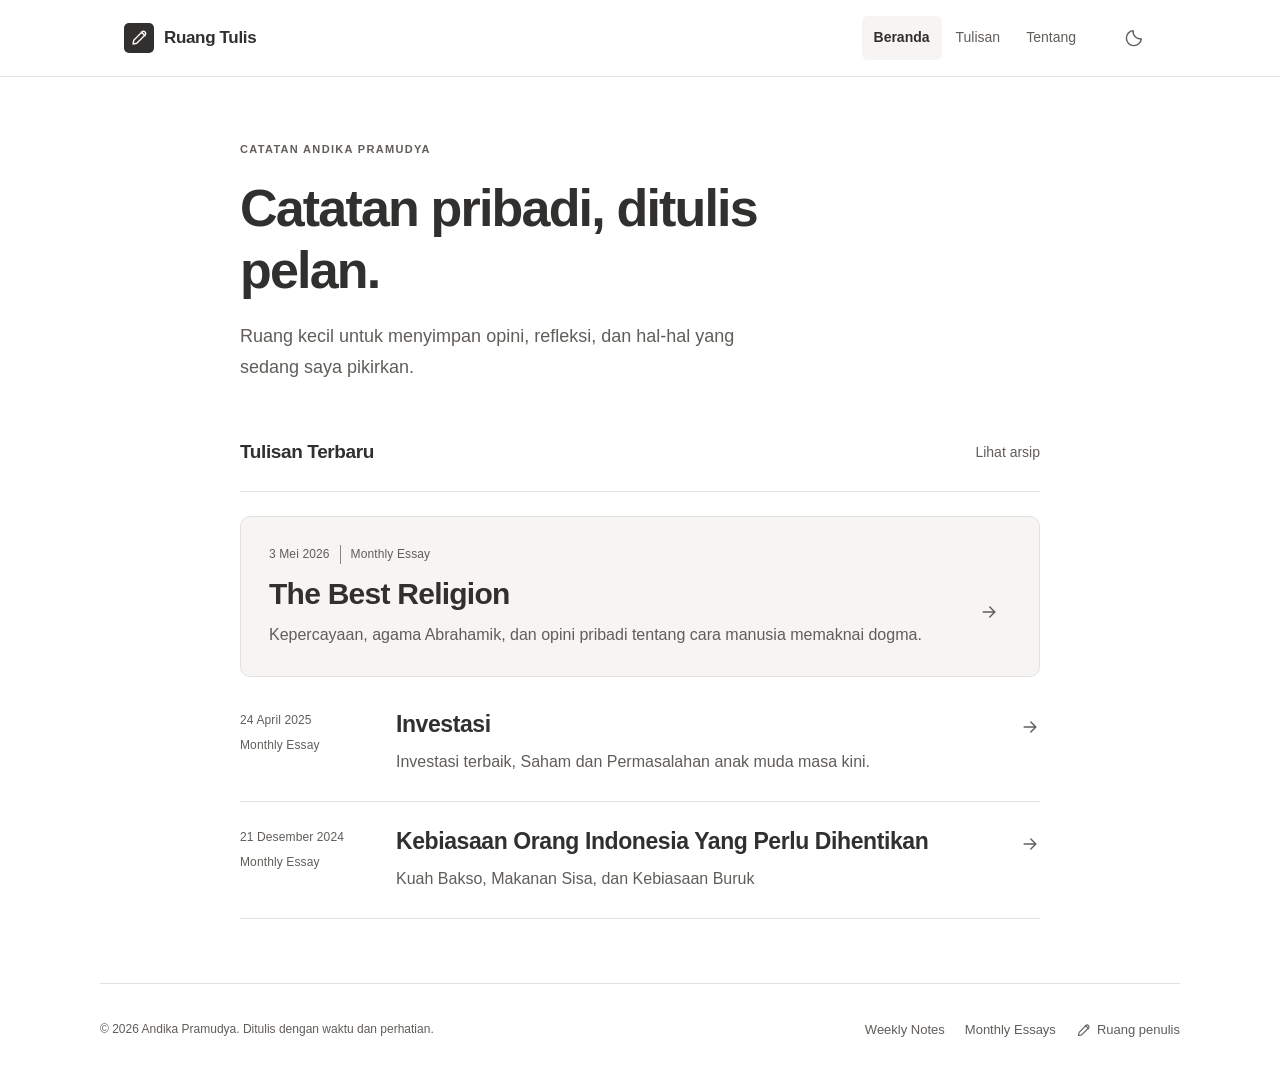
==== index.html @ 012e0315 "Initial commit" ====
<!DOCTYPE html>
<html lang="id">
<head>
  <meta charset="UTF-8" />
  <meta name="viewport" content="width=device-width, initial-scale=1.0" />
  <title>Ruang Tulis</title>
  <meta name="description" content="Catatan pribadi Andika Pramudya: opini, refleksi, dan hal-hal yang sedang dipikirkan." />
  <link rel="stylesheet" href="style.css" />
  <script src="theme-init.js"></script>
</head>
<body>
  <a class="skip-link" href="#main">Lewati ke isi</a>
  <header class="site-header">
    <div class="header-inner">
    <a href="#home" class="logo" data-page="home"><span class="logo-mark" data-icon="pen"></span>Ruang Tulis</a>

    <nav class="nav-menu" id="navMenu" aria-label="Navigasi utama">
      <a href="#home" data-page="home">Beranda</a>
      <a href="#archive" data-page="archive">Tulisan</a>
      <a href="#about" data-page="about">Tentang</a>
    </nav>

    <div class="header-actions">
      <button class="theme-toggle" id="themeToggle" type="button" aria-label="Ganti tema">
        <span data-icon="moon"></span>
      </button>
      <button class="menu-toggle" id="menuToggle" type="button" aria-label="Buka menu" aria-expanded="false" aria-controls="navMenu">
        <span data-icon="menu"></span>
      </button>
    </div>
    </div>
  </header>

  <main id="main" tabindex="-1">
    <section id="home" class="page active">
      <div class="container hero">
        <p class="eyebrow">Catatan Andika Pramudya</p>
        <h1>Catatan pribadi, ditulis pelan.</h1>
        <p class="hero-text">
          Ruang kecil untuk menyimpan opini, refleksi, dan hal-hal yang sedang saya pikirkan.
        </p>
      </div>

      <div class="container section">
        <div class="section-header">
          <div>
            <h2>Tulisan Terbaru</h2>
          </div>
          <a href="#archive" class="text-link" data-page="archive">Lihat arsip</a>
        </div>

        <div class="post-list compact" id="latestPosts" aria-live="polite" aria-busy="true">
          <p class="empty-state">Memuat tulisan...</p>
        </div>
      </div>
    </section>

    <section id="weekly" class="page">
      <div class="container page-title">
        <h1>Weekly Notes</h1>
        <p>Catatan mingguan yang lebih ringan, pendek, dan dekat dengan hal sehari-hari.</p>
        <nav class="section-nav" aria-label="Jenis tulisan"><a href="#archive" data-page="archive">Semua tulisan</a><a href="#weekly" data-page="weekly">Weekly Notes</a><a href="#monthly" data-page="monthly">Monthly Essays</a></nav>
      </div>

      <div class="container post-list" id="weeklyPosts">
        <p class="empty-state">Memuat tulisan...</p>
      </div>
    </section>

    <section id="monthly" class="page">
      <div class="container page-title">
        <h1>Monthly Essays</h1>
        <p>Tulisan yang lebih panjang dan pelan, biasanya berisi opini atau rangkuman pemikiran.</p>
        <nav class="section-nav" aria-label="Jenis tulisan"><a href="#archive" data-page="archive">Semua tulisan</a><a href="#weekly" data-page="weekly">Weekly Notes</a><a href="#monthly" data-page="monthly">Monthly Essays</a></nav>
      </div>

      <div class="container post-list" id="monthlyPosts">
        <p class="empty-state">Memuat tulisan...</p>
      </div>
    </section>

    <section id="archive" class="page">
      <div class="container page-title">
        <h1>Tulisan</h1>
        <p>Opini, catatan, dan pemikiran dari waktu ke waktu. Tersusun dari yang terbaru.</p>
      </div>

      <div class="container archive">
        <div class="archive-filter" id="archiveFilter">
          <button class="filter-btn active" type="button" data-filter="all" aria-pressed="true">Semua</button>
          <button class="filter-btn" type="button" data-filter="weekly" aria-pressed="false">Weekly</button>
          <button class="filter-btn" type="button" data-filter="monthly" aria-pressed="false">Monthly</button>
          <button class="filter-btn" type="button" data-filter="personal" aria-pressed="false">Personal</button>
        </div>

        <div id="archiveList" aria-live="polite">
          <p class="empty-state">Memuat arsip...</p>
        </div>
      </div>
    </section>

    <section id="about" class="page">
      <div class="container article-body">
        <h1>Halo, saya menulis di sini.</h1>

        <p>
          Blog ini adalah tempat saya menyimpan catatan mingguan, opini bulanan,
          dan hal-hal yang sedang saya pikirkan. Tidak semuanya harus selesai.
          Tidak semuanya harus besar. Kadang tulisan kecil pun cukup untuk
          membuat sesuatu terasa lebih jelas.
        </p>

        <p>
          Saya menulis tentang kehidupan sehari-hari, teknologi, buku,
          produktivitas, internet, dan refleksi personal. Gaya tulisannya santai,
          pelan, dan sebisa mungkin jujur.
        </p>

        <h2>Topik yang sering muncul</h2>
        <ul>
          <li>Refleksi mingguan</li>
          <li>Opini tentang internet dan teknologi</li>
          <li>Buku dan kebiasaan membaca</li>
          <li>Produktivitas yang manusiawi</li>
          <li>Catatan personal</li>
        </ul>
      </div>
    </section>

    <section id="article" class="page">
      <article class="container article-body" id="articleContent">
        <a href="#home" class="back-link" data-page="home">&larr; Kembali ke Home</a>
        <p>Memuat artikel...</p>
      </article>
    </section>
  </main>

  <footer class="site-footer">
    <p>&copy; 2026 Andika Pramudya. Ditulis dengan waktu dan perhatian.</p>
    <div>
      <a href="#weekly" data-page="weekly">Weekly Notes</a>
      <a href="#monthly" data-page="monthly">Monthly Essays</a>
      <a href="tulis.html"><span data-icon="pen"></span>Ruang penulis</a>
    </div>
  </footer>

  <script src="ui.js"></script>
  <script src="assets/renderer.js"></script>
  <script type="module" src="script.js"></script>
</body>
</html>
---- style.css ----
:root {
 color-scheme:light;--bg:#fff;--text:#31302e;--text-muted:#615d59;--surface:#f6f5f4;--surface-hover:#eeece9;--border:#e4e1dd;--control-border:#8b857e;--accent:#005bab;--on-accent:#fff;--quote-bg:#f6f5f4;--danger:#a32c27;--success:#246348;
 --font-main:Inter,-apple-system,BlinkMacSystemFont,"Segoe UI",sans-serif;--font-display:var(--font-main);
 --space-1:4px;--space-2:8px;--space-3:12px;--space-4:16px;--space-6:24px;--space-8:32px;--space-12:48px;--space-16:64px;
 --radius-control:6px;--radius-panel:10px;--radius-dialog:14px;--shadow:0 4px 18px rgb(0 0 0 / .04),0 16px 48px rgb(0 0 0 / .06);
 --motion-fast:150ms;--motion-base:180ms;--motion-panel:200ms;--max-width:800px;--reading-width:720px;--wide-width:1080px
}
:root[data-theme="dark"] {color-scheme:dark;--bg:#171717;--text:#f4f1ea;--text-muted:#b2aca4;--surface:#211f1c;--surface-hover:#2c2925;--border:#3b3834;--control-border:#8f877c;--accent:#62aef0;--on-accent:#132230;--quote-bg:#211f1c;--danger:#ffaaa4;--success:#9ad6b6;--shadow:0 12px 40px rgb(0 0 0 / .25)}
* {box-sizing:border-box}
html {scroll-behavior:smooth;scroll-padding-top:90px}
body {margin:0;background:var(--bg);color:var(--text);font:16px/1.65 var(--font-main);-webkit-font-smoothing:antialiased;transition:background-color var(--motion-base),color var(--motion-base)}
a {color:inherit;text-decoration:none;text-underline-offset:4px}
a:hover {text-decoration:underline}
button,input,select,textarea {font:inherit;color:inherit}
button,a,input,select,textarea,summary {touch-action:manipulation}
button,summary {cursor:pointer}
button {transition:background-color var(--motion-fast),color var(--motion-fast),border-color var(--motion-fast)}
button:disabled {opacity:.55;cursor:not-allowed}
:focus-visible {outline:2px solid var(--accent);outline-offset:4px}
h1:focus,h2:focus,[tabindex="-1"]:focus {outline:none}
[hidden] {display:none!important}
img,svg {max-width:100%}
img {display:block;height:auto}
svg {flex-shrink:0;vertical-align:middle}
h1,h2,h3 {font-family:var(--font-display);font-weight:600;line-height:1.2;overflow-wrap:anywhere}
h1 {font-size:clamp(34px,5.5vw,52px);letter-spacing:-.035em;margin:0 0 var(--space-6)}
h2 {font-size:26px;letter-spacing:-.02em;margin:0}
h3 {font-size:23px;letter-spacing:-.018em;margin:0 0 10px}
p {margin:0 0 var(--space-4)}
.container {width:min(calc(100% - 48px),var(--max-width));margin-inline:auto}
.skip-link {position:fixed;top:-100px;left:16px;z-index:300;background:var(--bg);border:1px solid var(--accent);padding:10px 16px;border-radius:var(--radius-control)}
.skip-link:focus {top:10px}
.site-header {position:sticky;top:0;z-index:100;background:var(--bg);border-bottom:1px solid var(--border)}
.header-inner {max-width:var(--wide-width);margin:auto;min-height:76px;display:flex;align-items:center;gap:24px;padding:10px 24px}
.logo {display:inline-flex;align-items:center;gap:10px;font-size:17px;font-weight:600;white-space:nowrap;min-height:44px;letter-spacing:-.02em}
.logo-mark {display:grid;place-items:center;width:30px;height:30px;background:var(--text);color:var(--bg);border-radius:5px}
.logo-mark svg {width:18px;height:18px}
.nav-menu {display:flex;gap:2px;margin-left:auto}
.nav-menu a {display:inline-flex;align-items:center;min-height:44px;padding:8px 12px;border-radius:var(--radius-control);color:var(--text-muted);font-size:14px}
.nav-menu a:hover,.nav-menu a.active {color:var(--text);background:var(--surface);text-decoration:none}
.nav-menu a.active {font-weight:600}
.header-actions {display:flex;align-items:center;gap:6px}
.icon-button,.theme-toggle,.menu-toggle {display:inline-flex;align-items:center;justify-content:center;width:44px;min-width:44px;height:44px;padding:0;border:1px solid transparent;border-radius:var(--radius-control);background:transparent;color:var(--text-muted)}
.icon-button:hover,.theme-toggle:hover,.menu-toggle:hover {background:var(--surface);color:var(--text)}
.menu-toggle {display:none}
.button {min-height:44px;padding:9px 16px;border:1px solid var(--control-border);border-radius:var(--radius-control);display:inline-flex;align-items:center;justify-content:center;gap:8px;background:var(--bg);font-size:14px;font-weight:500;line-height:1.4;text-decoration:none;white-space:nowrap}
.button:hover {background:var(--surface);text-decoration:none}
.button-primary {background:var(--text);border-color:var(--text);color:var(--bg)}
.button-primary:hover {background:var(--text-muted);border-color:var(--text-muted)}
.button-accent {background:var(--accent);border-color:var(--accent);color:var(--on-accent)}
.button-accent:hover {filter:brightness(.95);background:var(--accent)}
.button-quiet {border-color:transparent;color:var(--text-muted);background:transparent}
.page {display:none}
.page.active {display:block;animation:page-in var(--motion-base) ease-out}
.hero {padding-top:64px;padding-bottom:48px}
.eyebrow {margin:0 0 18px;color:var(--text-muted);font-size:11px;font-weight:600;letter-spacing:.12em;text-transform:uppercase;line-height:1.6}
.hero h1 {max-width:650px;margin-bottom:20px}
.hero-text {max-width:520px;color:var(--text-muted);font-size:18px;line-height:1.7;margin:0}
.hero-byline {display:flex;align-items:center;gap:10px;margin-top:22px;color:var(--text-muted);font-size:13px}
.byline-rule {width:24px;height:1px;background:var(--control-border)}
.section {padding-bottom:64px}
.section-header {display:flex;align-items:center;justify-content:space-between;gap:16px;margin-bottom:24px;padding-bottom:16px;border-bottom:1px solid var(--border)}
.section-header h2 {font-size:19px;letter-spacing:-.02em}
.text-link,.back-link,.read-more {display:inline-flex;align-items:center;gap:8px;min-height:44px;font-size:14px;font-weight:500}
.text-link {color:var(--text-muted)}
.post-list {padding-bottom:64px}
.post-list.compact {padding-bottom:0}
.post-card {position:relative;padding:26px 0;border-bottom:1px solid var(--border);display:grid;grid-template-columns:132px minmax(0,1fr) 32px;gap:24px;align-items:start}
.post-card .post-meta {grid-column:1;line-height:1.6}
.post-card .post-copy {grid-column:2;min-width:0}
.post-card h3 a:hover {text-decoration:underline;text-decoration-thickness:1px}
.post-card p:not(.post-meta) {color:var(--text-muted);font-size:16px;line-height:1.65;margin:0}
.post-meta {margin:0;color:var(--text-muted);font-size:12px;letter-spacing:.01em}
.post-meta time,.post-meta span {display:block}
.post-meta span {margin-top:6px}
.read-more {justify-content:center;width:44px;height:44px;margin-top:-6px;border-radius:var(--radius-control);color:var(--text-muted)}
.read-more:hover {background:var(--surface);color:var(--text)}
.post-featured {padding:28px;background:var(--surface);border:1px solid var(--border);border-radius:var(--radius-panel);grid-template-columns:minmax(0,1fr) 44px;gap:12px;margin-bottom:8px}
.post-featured .post-meta {grid-column:1/-1;display:flex;gap:10px;align-items:center}
.post-featured .post-meta span {margin:0;padding-left:10px;border-left:1px solid var(--control-border)}
.post-featured .post-copy {grid-column:1}
.post-featured h3 {font-size:30px;line-height:1.2;letter-spacing:-.025em}
.post-featured .read-more {align-self:center;margin:0}
.page-title {padding-top:56px;padding-bottom:30px}
.page-title>p:last-child {max-width:560px;color:var(--text-muted);font-size:18px}
.empty-state {padding:24px;border:1px solid var(--border);border-radius:var(--radius-panel);background:var(--surface);color:var(--text-muted);font-size:15px;line-height:1.7}
.empty-state strong {display:block;color:var(--text);font-weight:500;margin-bottom:4px}
.empty-state .text-link {margin-top:8px;color:var(--text)}
.loading-state {color:var(--text-muted);padding:24px 0;font-size:15px;display:flex;align-items:center;gap:10px}
.loading-dot {width:7px;height:7px;background:var(--text-muted);border-radius:50%;animation:pulse 1s ease infinite alternate}
.archive {padding-bottom:64px}
.archive-filter {display:flex;flex-wrap:wrap;gap:6px;margin-bottom:32px}
.section-nav {display:flex;flex-wrap:wrap;gap:4px;margin-top:24px;padding-top:16px;border-top:1px solid var(--border)}
.section-nav a {min-height:44px;padding:10px 14px;font-size:13px;border-radius:var(--radius-control);color:var(--text-muted)}
.section-nav a:hover,.section-nav a.active {color:var(--text);background:var(--surface);text-decoration:none}
.section-nav a.active {font-weight:500}
.filter-btn {min-height:44px;padding:8px 16px;border:1px solid transparent;border-radius:var(--radius-control);background:transparent;color:var(--text-muted);font-size:14px}
.filter-btn:hover {background:var(--surface)}
.filter-btn.active {color:var(--text);background:var(--surface);border-color:var(--control-border)}
.archive-group {margin:0 0 32px}
.archive-group h2 {font-size:14px;letter-spacing:0;color:var(--text-muted);font-weight:500;margin-bottom:8px}
.archive-group ul {list-style:none;margin:0;padding:0}
.archive-group li {display:grid;grid-template-columns:64px minmax(0,1fr) 110px;gap:16px;align-items:baseline;border-bottom:1px solid var(--border)}
.archive-group a {padding-block:14px;font-size:16px;font-weight:500;overflow-wrap:anywhere}
.archive-group time,.archive-group small {font-size:12px;color:var(--text-muted)}
.archive-group small {text-align:right}
.article-body {max-width:min(var(--reading-width),65ch);padding-top:48px;padding-bottom:72px;overflow-wrap:anywhere;font-size:18px;line-height:1.8}
.article-body h1 {font-size:clamp(34px,5.5vw,48px);margin:18px 0;line-height:1.16}
.article-body h2 {font-size:28px;margin:40px 0 14px}
.article-body h3 {font-size:23px;margin:30px 0 12px}
.article-body p {margin:20px 0}
.article-body .eyebrow {margin:24px 0 12px;font-size:11px;line-height:1.6;color:var(--text-muted)}
.article-body .article-meta {font-size:13px;color:var(--text-muted);margin:0 0 32px}
.article-body ul,.article-body ol {padding-left:26px}
.article-body li {margin:8px 0}
.article-body img {width:100%;margin:28px 0;border-radius:var(--radius-panel)}
.article-body a:not(.back-link):not(.button) {color:var(--accent);text-decoration:underline;text-decoration-thickness:1px}
.article-body .back-link {font-size:13px;color:var(--text-muted);margin-bottom:8px}
.article-body blockquote {margin:28px 0;padding:2px 0 2px 20px;border-left:2px solid var(--control-border);color:var(--text-muted)}
.article-body blockquote.closing-quote {margin:40px 0 24px;padding:18px 24px;border:0;background:var(--quote-bg);border-radius:var(--radius-panel)}
.article-body blockquote p {margin:12px 0}
.article-body hr {border:0;border-top:1px solid var(--border);margin:36px 0}
.article-body .after-closing-quote {display:none}
.article-body pre {overflow-x:auto;border-radius:var(--radius-control);background:var(--surface);padding:16px;font-size:14px}
.article-body code {background:var(--surface);padding:2px 4px;border-radius:3px;font-size:.9em}
.article-body pre code {padding:0}
.article-body figure {margin:28px 0}
.article-body figure img {margin:0}
figcaption {font-size:13px;line-height:1.6;color:var(--text-muted);text-align:center;margin-top:10px}
.broken-image {padding:20px;background:var(--surface);border:1px solid var(--border);color:var(--text-muted);font-size:14px}
.site-footer {width:min(calc(100% - 48px),var(--wide-width));margin:auto;border-top:1px solid var(--border);padding:24px 0 32px;display:flex;align-items:center;justify-content:space-between;gap:16px;color:var(--text-muted);font-size:12px}
.site-footer p {margin:0}
.site-footer div {display:flex;flex-wrap:wrap;gap:8px 20px;align-items:center}
.site-footer a {display:inline-flex;align-items:center;gap:6px;min-height:44px;font-size:13px}
.site-footer svg {width:15px;height:15px}
.sr-only {position:absolute;width:1px;height:1px;overflow:hidden;clip-path:inset(50%);white-space:nowrap}
@keyframes page-in {from{opacity:0;transform:translateY(3px)}to{opacity:1;transform:none}}
@keyframes pulse {to{opacity:.3}}
@media(max-width:900px) {.header-inner {gap:12px;min-height:68px;padding-inline:20px}.nav-menu a {padding-inline:9px;font-size:13px}}
@media(max-width:740px) {
 .header-inner {min-height:64px;padding:8px 16px}.header-actions {margin-left:auto;gap:2px}.menu-toggle {display:inline-flex}
 .nav-menu {display:none;position:absolute;top:63px;left:16px;right:16px;margin:0;padding:8px;border:1px solid var(--border);border-radius:var(--radius-panel);background:var(--bg);box-shadow:var(--shadow)}
 .nav-menu.open {display:flex;flex-direction:column;animation:page-in var(--motion-panel) ease-out}.nav-menu a {font-size:15px;min-height:46px;padding:10px 14px}
 .container {width:calc(100% - 40px)}.hero {padding-top:40px;padding-bottom:36px}.hero-text {font-size:17px}.hero h1 {max-width:480px;font-size:clamp(34px,7.5vw,44px)}.hero-byline {margin-top:18px}
 .section-header {margin-bottom:16px;gap:8px}.section-header h2 {font-size:18px}
 .post-card {grid-template-columns:minmax(0,1fr) 32px;gap:12px;padding:24px 0}.post-card .post-meta {grid-column:1/-1;display:flex;flex-wrap:wrap;gap:10px}.post-meta span {margin:0}.post-card .post-copy {grid-column:1}.post-card h3 {font-size:22px}
 .post-featured {padding:22px}.post-featured h3 {font-size:27px}.read-more {align-self:center;margin-left:-12px}.post-featured .read-more {margin-left:-12px}
 .page-title {padding-top:40px;padding-bottom:20px}.archive-group li {grid-template-columns:48px minmax(0,1fr);gap:10px}.archive-group small {display:none}
 .article-body {padding-top:32px;font-size:17px;line-height:1.8}.article-body h1 {font-size:34px}.site-footer {width:calc(100% - 40px);align-items:flex-start;flex-direction:column;gap:4px}
}
@media(prefers-reduced-motion:reduce) {*,*::before,*::after {animation:none!important;transition:none!important;scroll-behavior:auto!important}html {scroll-behavior:auto}}
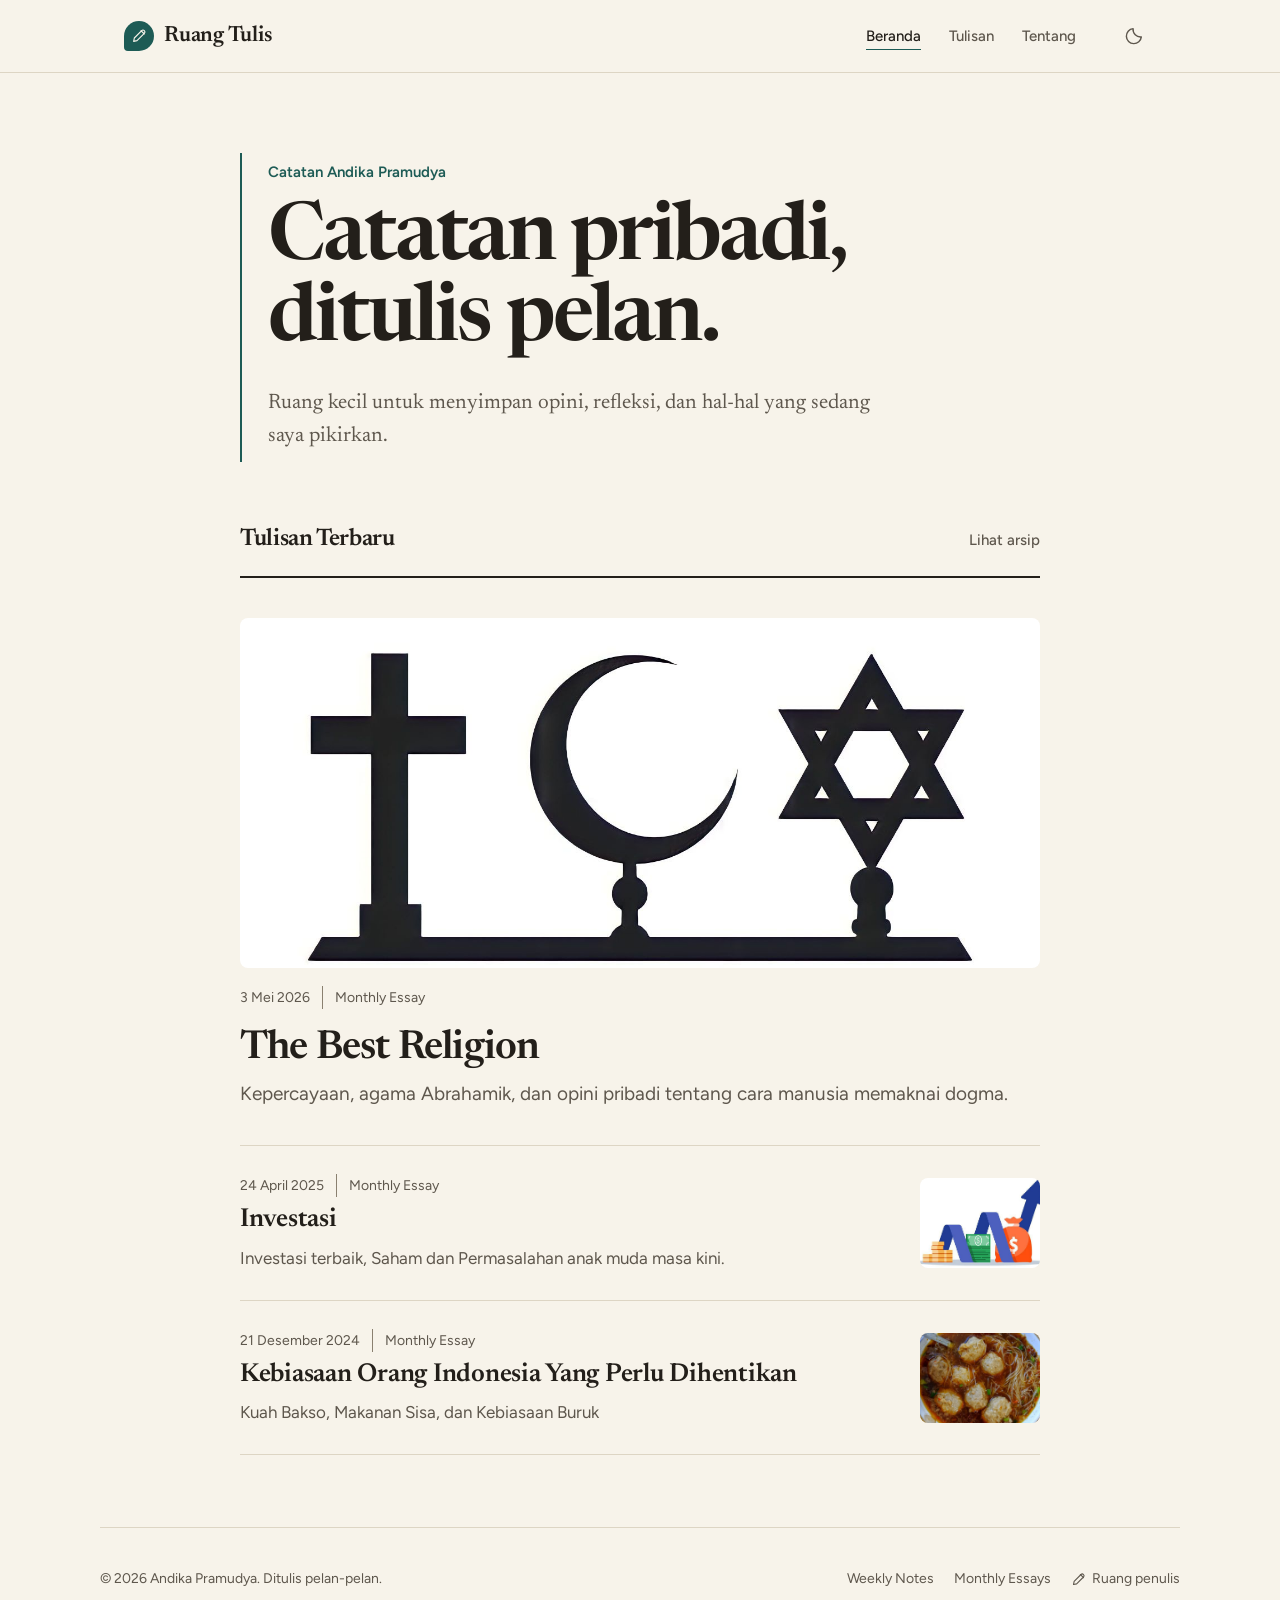
==== commit 30b90e7f: "Redesain tampilan: gaya editorial hangat, animasi, dan UX artikel Palet kertas dan tinta, tipografi " ====
--- a/index.html
+++ b/index.html
@@ -5,10 +5,25 @@
   <meta name="viewport" content="width=device-width, initial-scale=1.0" />
   <title>Ruang Tulis</title>
   <meta name="description" content="Catatan pribadi Andika Pramudya: opini, refleksi, dan hal-hal yang sedang dipikirkan." />
+  <meta name="theme-color" content="#f7f3ea" media="(prefers-color-scheme: light)" />
+  <meta name="theme-color" content="#161411" media="(prefers-color-scheme: dark)" />
+  <link rel="icon" href="favicon.svg" type="image/svg+xml" />
+  <meta property="og:type" content="website" />
+  <meta property="og:locale" content="id_ID" />
+  <meta property="og:site_name" content="Ruang Tulis" />
+  <meta property="og:title" content="Ruang Tulis" />
+  <meta property="og:description" content="Catatan pribadi, ditulis pelan. Opini, refleksi, dan hal-hal yang sedang dipikirkan." />
+  <meta property="og:url" content="https://andikapramudya-project.github.io/Ruang-Tulis/" />
+  <meta property="og:image" content="https://andikapramudya-project.github.io/Ruang-Tulis/og-image.png" />
+  <meta name="twitter:card" content="summary_large_image" />
+  <link rel="preconnect" href="https://fonts.googleapis.com" />
+  <link rel="preconnect" href="https://fonts.gstatic.com" crossorigin />
+  <link rel="stylesheet" href="https://fonts.googleapis.com/css2?family=Figtree:wght@400;500;600&family=Newsreader:ital,opsz,wght@0,6..72,400..700;1,6..72,400..600&display=swap" />
   <link rel="stylesheet" href="style.css" />
   <script src="theme-init.js"></script>
 </head>
 <body>
+  <div class="read-progress" id="readProgress" aria-hidden="true"></div>
   <a class="skip-link" href="#main">Lewati ke isi</a>
   <header class="site-header">
     <div class="header-inner">
@@ -50,7 +65,7 @@
         </div>
 
         <div class="post-list compact" id="latestPosts" aria-live="polite" aria-busy="true">
-          <p class="empty-state">Memuat tulisan...</p>
+          <span class="sr-only">Memuat tulisan…</span><div class="skeleton" aria-hidden="true"><i></i><i></i><i></i></div><div class="skeleton" aria-hidden="true"><i></i><i></i><i></i></div><div class="skeleton" aria-hidden="true"><i></i><i></i><i></i></div>
         </div>
       </div>
     </section>
@@ -136,7 +151,7 @@
   </main>
 
   <footer class="site-footer">
-    <p>&copy; 2026 Andika Pramudya. Ditulis dengan waktu dan perhatian.</p>
+    <p>&copy; 2026 Andika Pramudya. Ditulis pelan-pelan.</p>
     <div>
       <a href="#weekly" data-page="weekly">Weekly Notes</a>
       <a href="#monthly" data-page="monthly">Monthly Essays</a>
--- a/style.css
+++ b/style.css
@@ -1,151 +1,284 @@
+/* ==========================================================================
+   Ruang Tulis — gaya editorial hangat
+   Struktur: 1) token  2) dasar  3) header  4) tombol  5) beranda  6) daftar tulisan
+            7) arsip  8) artikel  9) footer  10) animasi  11) responsif
+   Semua nama variabel (--bg, --text, dst.) dipakai juga oleh editor.css.
+   ========================================================================== */
+
+/* 1) TOKEN -------------------------------------------------------------- */
 :root {
- color-scheme:light;--bg:#fff;--text:#31302e;--text-muted:#615d59;--surface:#f6f5f4;--surface-hover:#eeece9;--border:#e4e1dd;--control-border:#8b857e;--accent:#005bab;--on-accent:#fff;--quote-bg:#f6f5f4;--danger:#a32c27;--success:#246348;
- --font-main:Inter,-apple-system,BlinkMacSystemFont,"Segoe UI",sans-serif;--font-display:var(--font-main);
- --space-1:4px;--space-2:8px;--space-3:12px;--space-4:16px;--space-6:24px;--space-8:32px;--space-12:48px;--space-16:64px;
- --radius-control:6px;--radius-panel:10px;--radius-dialog:14px;--shadow:0 4px 18px rgb(0 0 0 / .04),0 16px 48px rgb(0 0 0 / .06);
- --motion-fast:150ms;--motion-base:180ms;--motion-panel:200ms;--max-width:800px;--reading-width:720px;--wide-width:1080px
-}
-:root[data-theme="dark"] {color-scheme:dark;--bg:#171717;--text:#f4f1ea;--text-muted:#b2aca4;--surface:#211f1c;--surface-hover:#2c2925;--border:#3b3834;--control-border:#8f877c;--accent:#62aef0;--on-accent:#132230;--quote-bg:#211f1c;--danger:#ffaaa4;--success:#9ad6b6;--shadow:0 12px 40px rgb(0 0 0 / .25)}
-* {box-sizing:border-box}
-html {scroll-behavior:smooth;scroll-padding-top:90px}
-body {margin:0;background:var(--bg);color:var(--text);font:16px/1.65 var(--font-main);-webkit-font-smoothing:antialiased;transition:background-color var(--motion-base),color var(--motion-base)}
-a {color:inherit;text-decoration:none;text-underline-offset:4px}
-a:hover {text-decoration:underline}
-button,input,select,textarea {font:inherit;color:inherit}
-button,a,input,select,textarea,summary {touch-action:manipulation}
-button,summary {cursor:pointer}
-button {transition:background-color var(--motion-fast),color var(--motion-fast),border-color var(--motion-fast)}
-button:disabled {opacity:.55;cursor:not-allowed}
-:focus-visible {outline:2px solid var(--accent);outline-offset:4px}
-h1:focus,h2:focus,[tabindex="-1"]:focus {outline:none}
-[hidden] {display:none!important}
-img,svg {max-width:100%}
-img {display:block;height:auto}
-svg {flex-shrink:0;vertical-align:middle}
-h1,h2,h3 {font-family:var(--font-display);font-weight:600;line-height:1.2;overflow-wrap:anywhere}
-h1 {font-size:clamp(34px,5.5vw,52px);letter-spacing:-.035em;margin:0 0 var(--space-6)}
-h2 {font-size:26px;letter-spacing:-.02em;margin:0}
-h3 {font-size:23px;letter-spacing:-.018em;margin:0 0 10px}
-p {margin:0 0 var(--space-4)}
-.container {width:min(calc(100% - 48px),var(--max-width));margin-inline:auto}
-.skip-link {position:fixed;top:-100px;left:16px;z-index:300;background:var(--bg);border:1px solid var(--accent);padding:10px 16px;border-radius:var(--radius-control)}
-.skip-link:focus {top:10px}
-.site-header {position:sticky;top:0;z-index:100;background:var(--bg);border-bottom:1px solid var(--border)}
-.header-inner {max-width:var(--wide-width);margin:auto;min-height:76px;display:flex;align-items:center;gap:24px;padding:10px 24px}
-.logo {display:inline-flex;align-items:center;gap:10px;font-size:17px;font-weight:600;white-space:nowrap;min-height:44px;letter-spacing:-.02em}
-.logo-mark {display:grid;place-items:center;width:30px;height:30px;background:var(--text);color:var(--bg);border-radius:5px}
-.logo-mark svg {width:18px;height:18px}
-.nav-menu {display:flex;gap:2px;margin-left:auto}
-.nav-menu a {display:inline-flex;align-items:center;min-height:44px;padding:8px 12px;border-radius:var(--radius-control);color:var(--text-muted);font-size:14px}
-.nav-menu a:hover,.nav-menu a.active {color:var(--text);background:var(--surface);text-decoration:none}
-.nav-menu a.active {font-weight:600}
-.header-actions {display:flex;align-items:center;gap:6px}
-.icon-button,.theme-toggle,.menu-toggle {display:inline-flex;align-items:center;justify-content:center;width:44px;min-width:44px;height:44px;padding:0;border:1px solid transparent;border-radius:var(--radius-control);background:transparent;color:var(--text-muted)}
-.icon-button:hover,.theme-toggle:hover,.menu-toggle:hover {background:var(--surface);color:var(--text)}
-.menu-toggle {display:none}
-.button {min-height:44px;padding:9px 16px;border:1px solid var(--control-border);border-radius:var(--radius-control);display:inline-flex;align-items:center;justify-content:center;gap:8px;background:var(--bg);font-size:14px;font-weight:500;line-height:1.4;text-decoration:none;white-space:nowrap}
-.button:hover {background:var(--surface);text-decoration:none}
-.button-primary {background:var(--text);border-color:var(--text);color:var(--bg)}
-.button-primary:hover {background:var(--text-muted);border-color:var(--text-muted)}
-.button-accent {background:var(--accent);border-color:var(--accent);color:var(--on-accent)}
-.button-accent:hover {filter:brightness(.95);background:var(--accent)}
-.button-quiet {border-color:transparent;color:var(--text-muted);background:transparent}
-.page {display:none}
-.page.active {display:block;animation:page-in var(--motion-base) ease-out}
-.hero {padding-top:64px;padding-bottom:48px}
-.eyebrow {margin:0 0 18px;color:var(--text-muted);font-size:11px;font-weight:600;letter-spacing:.12em;text-transform:uppercase;line-height:1.6}
-.hero h1 {max-width:650px;margin-bottom:20px}
-.hero-text {max-width:520px;color:var(--text-muted);font-size:18px;line-height:1.7;margin:0}
-.hero-byline {display:flex;align-items:center;gap:10px;margin-top:22px;color:var(--text-muted);font-size:13px}
-.byline-rule {width:24px;height:1px;background:var(--control-border)}
-.section {padding-bottom:64px}
-.section-header {display:flex;align-items:center;justify-content:space-between;gap:16px;margin-bottom:24px;padding-bottom:16px;border-bottom:1px solid var(--border)}
-.section-header h2 {font-size:19px;letter-spacing:-.02em}
-.text-link,.back-link,.read-more {display:inline-flex;align-items:center;gap:8px;min-height:44px;font-size:14px;font-weight:500}
-.text-link {color:var(--text-muted)}
-.post-list {padding-bottom:64px}
-.post-list.compact {padding-bottom:0}
-.post-card {position:relative;padding:26px 0;border-bottom:1px solid var(--border);display:grid;grid-template-columns:132px minmax(0,1fr) 32px;gap:24px;align-items:start}
-.post-card .post-meta {grid-column:1;line-height:1.6}
-.post-card .post-copy {grid-column:2;min-width:0}
-.post-card h3 a:hover {text-decoration:underline;text-decoration-thickness:1px}
-.post-card p:not(.post-meta) {color:var(--text-muted);font-size:16px;line-height:1.65;margin:0}
-.post-meta {margin:0;color:var(--text-muted);font-size:12px;letter-spacing:.01em}
-.post-meta time,.post-meta span {display:block}
-.post-meta span {margin-top:6px}
-.read-more {justify-content:center;width:44px;height:44px;margin-top:-6px;border-radius:var(--radius-control);color:var(--text-muted)}
-.read-more:hover {background:var(--surface);color:var(--text)}
-.post-featured {padding:28px;background:var(--surface);border:1px solid var(--border);border-radius:var(--radius-panel);grid-template-columns:minmax(0,1fr) 44px;gap:12px;margin-bottom:8px}
-.post-featured .post-meta {grid-column:1/-1;display:flex;gap:10px;align-items:center}
-.post-featured .post-meta span {margin:0;padding-left:10px;border-left:1px solid var(--control-border)}
-.post-featured .post-copy {grid-column:1}
-.post-featured h3 {font-size:30px;line-height:1.2;letter-spacing:-.025em}
-.post-featured .read-more {align-self:center;margin:0}
-.page-title {padding-top:56px;padding-bottom:30px}
-.page-title>p:last-child {max-width:560px;color:var(--text-muted);font-size:18px}
-.empty-state {padding:24px;border:1px solid var(--border);border-radius:var(--radius-panel);background:var(--surface);color:var(--text-muted);font-size:15px;line-height:1.7}
-.empty-state strong {display:block;color:var(--text);font-weight:500;margin-bottom:4px}
-.empty-state .text-link {margin-top:8px;color:var(--text)}
-.loading-state {color:var(--text-muted);padding:24px 0;font-size:15px;display:flex;align-items:center;gap:10px}
-.loading-dot {width:7px;height:7px;background:var(--text-muted);border-radius:50%;animation:pulse 1s ease infinite alternate}
-.archive {padding-bottom:64px}
-.archive-filter {display:flex;flex-wrap:wrap;gap:6px;margin-bottom:32px}
-.section-nav {display:flex;flex-wrap:wrap;gap:4px;margin-top:24px;padding-top:16px;border-top:1px solid var(--border)}
-.section-nav a {min-height:44px;padding:10px 14px;font-size:13px;border-radius:var(--radius-control);color:var(--text-muted)}
-.section-nav a:hover,.section-nav a.active {color:var(--text);background:var(--surface);text-decoration:none}
-.section-nav a.active {font-weight:500}
-.filter-btn {min-height:44px;padding:8px 16px;border:1px solid transparent;border-radius:var(--radius-control);background:transparent;color:var(--text-muted);font-size:14px}
-.filter-btn:hover {background:var(--surface)}
-.filter-btn.active {color:var(--text);background:var(--surface);border-color:var(--control-border)}
-.archive-group {margin:0 0 32px}
-.archive-group h2 {font-size:14px;letter-spacing:0;color:var(--text-muted);font-weight:500;margin-bottom:8px}
-.archive-group ul {list-style:none;margin:0;padding:0}
-.archive-group li {display:grid;grid-template-columns:64px minmax(0,1fr) 110px;gap:16px;align-items:baseline;border-bottom:1px solid var(--border)}
-.archive-group a {padding-block:14px;font-size:16px;font-weight:500;overflow-wrap:anywhere}
-.archive-group time,.archive-group small {font-size:12px;color:var(--text-muted)}
-.archive-group small {text-align:right}
-.article-body {max-width:min(var(--reading-width),65ch);padding-top:48px;padding-bottom:72px;overflow-wrap:anywhere;font-size:18px;line-height:1.8}
-.article-body h1 {font-size:clamp(34px,5.5vw,48px);margin:18px 0;line-height:1.16}
-.article-body h2 {font-size:28px;margin:40px 0 14px}
-.article-body h3 {font-size:23px;margin:30px 0 12px}
-.article-body p {margin:20px 0}
-.article-body .eyebrow {margin:24px 0 12px;font-size:11px;line-height:1.6;color:var(--text-muted)}
-.article-body .article-meta {font-size:13px;color:var(--text-muted);margin:0 0 32px}
-.article-body ul,.article-body ol {padding-left:26px}
-.article-body li {margin:8px 0}
-.article-body img {width:100%;margin:28px 0;border-radius:var(--radius-panel)}
-.article-body a:not(.back-link):not(.button) {color:var(--accent);text-decoration:underline;text-decoration-thickness:1px}
-.article-body .back-link {font-size:13px;color:var(--text-muted);margin-bottom:8px}
-.article-body blockquote {margin:28px 0;padding:2px 0 2px 20px;border-left:2px solid var(--control-border);color:var(--text-muted)}
-.article-body blockquote.closing-quote {margin:40px 0 24px;padding:18px 24px;border:0;background:var(--quote-bg);border-radius:var(--radius-panel)}
-.article-body blockquote p {margin:12px 0}
-.article-body hr {border:0;border-top:1px solid var(--border);margin:36px 0}
-.article-body .after-closing-quote {display:none}
-.article-body pre {overflow-x:auto;border-radius:var(--radius-control);background:var(--surface);padding:16px;font-size:14px}
-.article-body code {background:var(--surface);padding:2px 4px;border-radius:3px;font-size:.9em}
-.article-body pre code {padding:0}
-.article-body figure {margin:28px 0}
-.article-body figure img {margin:0}
-figcaption {font-size:13px;line-height:1.6;color:var(--text-muted);text-align:center;margin-top:10px}
-.broken-image {padding:20px;background:var(--surface);border:1px solid var(--border);color:var(--text-muted);font-size:14px}
-.site-footer {width:min(calc(100% - 48px),var(--wide-width));margin:auto;border-top:1px solid var(--border);padding:24px 0 32px;display:flex;align-items:center;justify-content:space-between;gap:16px;color:var(--text-muted);font-size:12px}
-.site-footer p {margin:0}
-.site-footer div {display:flex;flex-wrap:wrap;gap:8px 20px;align-items:center}
-.site-footer a {display:inline-flex;align-items:center;gap:6px;min-height:44px;font-size:13px}
-.site-footer svg {width:15px;height:15px}
-.sr-only {position:absolute;width:1px;height:1px;overflow:hidden;clip-path:inset(50%);white-space:nowrap}
-@keyframes page-in {from{opacity:0;transform:translateY(3px)}to{opacity:1;transform:none}}
-@keyframes pulse {to{opacity:.3}}
-@media(max-width:900px) {.header-inner {gap:12px;min-height:68px;padding-inline:20px}.nav-menu a {padding-inline:9px;font-size:13px}}
-@media(max-width:740px) {
- .header-inner {min-height:64px;padding:8px 16px}.header-actions {margin-left:auto;gap:2px}.menu-toggle {display:inline-flex}
- .nav-menu {display:none;position:absolute;top:63px;left:16px;right:16px;margin:0;padding:8px;border:1px solid var(--border);border-radius:var(--radius-panel);background:var(--bg);box-shadow:var(--shadow)}
- .nav-menu.open {display:flex;flex-direction:column;animation:page-in var(--motion-panel) ease-out}.nav-menu a {font-size:15px;min-height:46px;padding:10px 14px}
- .container {width:calc(100% - 40px)}.hero {padding-top:40px;padding-bottom:36px}.hero-text {font-size:17px}.hero h1 {max-width:480px;font-size:clamp(34px,7.5vw,44px)}.hero-byline {margin-top:18px}
- .section-header {margin-bottom:16px;gap:8px}.section-header h2 {font-size:18px}
- .post-card {grid-template-columns:minmax(0,1fr) 32px;gap:12px;padding:24px 0}.post-card .post-meta {grid-column:1/-1;display:flex;flex-wrap:wrap;gap:10px}.post-meta span {margin:0}.post-card .post-copy {grid-column:1}.post-card h3 {font-size:22px}
- .post-featured {padding:22px}.post-featured h3 {font-size:27px}.read-more {align-self:center;margin-left:-12px}.post-featured .read-more {margin-left:-12px}
- .page-title {padding-top:40px;padding-bottom:20px}.archive-group li {grid-template-columns:48px minmax(0,1fr);gap:10px}.archive-group small {display:none}
- .article-body {padding-top:32px;font-size:17px;line-height:1.8}.article-body h1 {font-size:34px}.site-footer {width:calc(100% - 40px);align-items:flex-start;flex-direction:column;gap:4px}
-}
-@media(prefers-reduced-motion:reduce) {*,*::before,*::after {animation:none!important;transition:none!important;scroll-behavior:auto!important}html {scroll-behavior:auto}}
+  color-scheme: light;
+  /* kertas hangat + tinta; aksen hijau-biru tinta (bukan terakota) */
+  --bg: #f7f3ea;
+  --text: #231f1a;
+  --text-muted: #5e574d;
+  --surface: #efe9dc;
+  --surface-hover: #e7e0d0;
+  --border: #ddd5c4;
+  --control-border: #8a8070;
+  --accent: #1d5b55;
+  --on-accent: #f7f3ea;
+  --quote-bg: #efe9dc;
+  --danger: #a32c27;
+  --success: #246348;
+
+  --font-main: Figtree, "Segoe UI", system-ui, -apple-system, sans-serif;
+  --font-display: Newsreader, "Iowan Old Style", Georgia, "Times New Roman", serif;
+
+  --space-1: 4px; --space-2: 8px; --space-3: 12px; --space-4: 16px;
+  --space-6: 24px; --space-8: 32px; --space-12: 48px; --space-16: 64px;
+  --radius-control: 6px; --radius-panel: 8px; --radius-dialog: 12px;
+  --shadow: 0 2px 6px rgb(35 31 26 / .05), 0 18px 40px rgb(35 31 26 / .09);
+
+  --ease: cubic-bezier(.2, .7, .2, 1);
+  --motion-fast: 150ms; --motion-base: 220ms; --motion-panel: 240ms;
+  --max-width: 800px; --reading-width: 680px; --wide-width: 1080px;
+}
+:root[data-theme="dark"] {
+  color-scheme: dark;
+  --bg: #161411; --text: #efe9dc; --text-muted: #b3aa9a;
+  --surface: #1f1c17; --surface-hover: #2a261f; --border: #342f27;
+  --control-border: #8d8472; --accent: #7cc7bc; --on-accent: #10201e;
+  --quote-bg: #1f1c17; --danger: #ffaaa4; --success: #9ad6b6;
+  --shadow: 0 14px 40px rgb(0 0 0 / .35);
+}
+
+/* 2) DASAR -------------------------------------------------------------- */
+* { box-sizing: border-box; }
+html { scroll-behavior: smooth; scroll-padding-top: 90px; }
+body {
+  margin: 0; background: var(--bg); color: var(--text);
+  font: 400 17px/1.65 var(--font-main); -webkit-font-smoothing: antialiased;
+  text-rendering: optimizeLegibility;
+  transition: background-color var(--motion-base), color var(--motion-base);
+}
+a { color: inherit; text-decoration: none; text-underline-offset: 4px; }
+a:hover { text-decoration: underline; text-decoration-thickness: 1px; }
+button, input, select, textarea { font: inherit; color: inherit; }
+button, a, input, select, textarea, summary { touch-action: manipulation; }
+button, summary { cursor: pointer; }
+button { transition: background-color var(--motion-fast), color var(--motion-fast), border-color var(--motion-fast); }
+button:disabled { opacity: .55; cursor: not-allowed; }
+:focus-visible { outline: 2px solid var(--accent); outline-offset: 4px; }
+h1:focus, h2:focus, [tabindex="-1"]:focus { outline: none; }
+[hidden] { display: none !important; }
+img, svg { max-width: 100%; }
+img { display: block; height: auto; }
+svg { flex-shrink: 0; vertical-align: middle; }
+::selection { background: color-mix(in srgb, var(--accent) 28%, transparent); }
+
+h1, h2, h3 { font-family: var(--font-display); font-weight: 600; line-height: 1.15; overflow-wrap: anywhere; }
+h1 { font-size: clamp(38px, 6vw, 60px); letter-spacing: -.025em; margin: 0 0 var(--space-6); font-variation-settings: "opsz" 72; }
+h2 { font-size: 28px; letter-spacing: -.015em; margin: 0; }
+h3 { font-size: 24px; letter-spacing: -.01em; margin: 0 0 10px; }
+p { margin: 0 0 var(--space-4); }
+
+.container { width: min(calc(100% - 48px), var(--max-width)); margin-inline: auto; }
+.skip-link { position: fixed; top: -100px; left: 16px; z-index: 300; background: var(--bg); border: 1px solid var(--accent); padding: 10px 16px; border-radius: var(--radius-control); }
+.skip-link:focus { top: 10px; }
+.sr-only { position: absolute; width: 1px; height: 1px; overflow: hidden; clip-path: inset(50%); white-space: nowrap; }
+
+/* 3) HEADER ------------------------------------------------------------- */
+.site-header { position: sticky; top: 0; z-index: 100; background: color-mix(in srgb, var(--bg) 94%, transparent); backdrop-filter: blur(6px); border-bottom: 1px solid var(--border); }
+.header-inner { max-width: var(--wide-width); margin: auto; min-height: 72px; display: flex; align-items: center; gap: 24px; padding: 10px 24px; }
+.logo { display: inline-flex; align-items: center; gap: 10px; font: 600 22px/1 var(--font-display); letter-spacing: -.01em; white-space: nowrap; min-height: 44px; }
+.logo:hover { text-decoration: none; }
+.logo-mark { display: grid; place-items: center; width: 30px; height: 30px; background: var(--accent); color: var(--on-accent); border-radius: 50% 50% 50% 4px; transition: transform var(--motion-base) var(--ease); }
+.logo:hover .logo-mark { transform: rotate(-8deg); }
+.logo-mark svg { width: 16px; height: 16px; }
+.nav-menu { display: flex; gap: 4px; margin-left: auto; }
+.nav-menu a { position: relative; display: inline-flex; align-items: center; min-height: 44px; padding: 8px 12px; color: var(--text-muted); font-size: 15px; font-weight: 500; }
+.nav-menu a::after { content: ""; position: absolute; left: 12px; right: 12px; bottom: 8px; height: 1.5px; background: var(--accent); transform: scaleX(0); transform-origin: left; transition: transform var(--motion-base) var(--ease); }
+.nav-menu a:hover, .nav-menu a.active { color: var(--text); text-decoration: none; }
+.nav-menu a:hover::after, .nav-menu a.active::after { transform: scaleX(1); }
+.header-actions { display: flex; align-items: center; gap: 6px; }
+.icon-button, .theme-toggle, .menu-toggle { display: inline-flex; align-items: center; justify-content: center; width: 44px; min-width: 44px; height: 44px; padding: 0; border: 1px solid transparent; border-radius: 50%; background: transparent; color: var(--text-muted); }
+.icon-button:hover, .theme-toggle:hover, .menu-toggle:hover { background: var(--surface); color: var(--text); }
+.menu-toggle { display: none; }
+
+/* progres baca (hanya halaman artikel; digerakkan script.js) */
+.read-progress { position: fixed; top: 0; left: 0; right: 0; height: 3px; z-index: 200; background: var(--accent); transform: scaleX(0); transform-origin: left; pointer-events: none; opacity: 0; transition: opacity var(--motion-base); }
+.read-progress.on { opacity: 1; }
+
+/* 4) TOMBOL ------------------------------------------------------------- */
+.button { min-height: 44px; padding: 9px 18px; border: 1px solid var(--control-border); border-radius: var(--radius-control); display: inline-flex; align-items: center; justify-content: center; gap: 8px; background: transparent; font-size: 15px; font-weight: 500; line-height: 1.4; text-decoration: none; white-space: nowrap; }
+.button:hover { background: var(--surface); text-decoration: none; }
+.button-primary { background: var(--accent); border-color: var(--accent); color: var(--on-accent); }
+.button-primary:hover { background: var(--accent); filter: brightness(1.12); }
+.button-accent { background: var(--accent); border-color: var(--accent); color: var(--on-accent); }
+.button-accent:hover { filter: brightness(1.12); background: var(--accent); }
+.button-quiet { border-color: transparent; color: var(--text-muted); background: transparent; }
+.text-link, .back-link, .read-more { display: inline-flex; align-items: center; gap: 8px; min-height: 44px; font-size: 15px; font-weight: 500; }
+.text-link { color: var(--text-muted); }
+.text-link:hover { color: var(--text); }
+
+/* 5) BERANDA ------------------------------------------------------------ */
+.page { display: none; }
+.page.active { display: block; animation: page-in 320ms var(--ease); }
+
+.hero { position: relative; padding-top: 88px; padding-bottom: 64px; padding-left: 28px; }
+/* garis margin buku tulis: satu-satunya momen animasi saat halaman dibuka */
+.hero::before { content: ""; position: absolute; left: 0; top: 80px; bottom: 56px; width: 2px; background: var(--accent); transform-origin: top; animation: draw-rule 900ms var(--ease) both; }
+.eyebrow { margin: 0 0 16px; color: var(--accent); font-size: 15px; font-weight: 600; line-height: 1.5; }
+.hero h1 { max-width: 14em; font-size: clamp(44px, 8vw, 80px); line-height: 1.02; letter-spacing: -.035em; margin-bottom: 24px; animation: rise 700ms 120ms var(--ease) both; }
+.hero-text { max-width: 30em; color: var(--text-muted); font: 400 21px/1.6 var(--font-display); margin: 0; animation: rise 700ms 240ms var(--ease) both; }
+.hero-byline { display: flex; align-items: center; gap: 10px; margin-top: 22px; color: var(--text-muted); font-size: 14px; }
+.byline-rule { width: 24px; height: 1px; background: var(--control-border); }
+.section { padding-bottom: 72px; }
+.section-header { display: flex; align-items: baseline; justify-content: space-between; gap: 16px; margin-bottom: 8px; padding-bottom: 14px; border-bottom: 2px solid var(--text); }
+.section-header h2 { font-size: 24px; }
+
+/* 6) DAFTAR TULISAN ----------------------------------------------------- */
+.post-list { padding-bottom: 64px; }
+.post-list.compact { padding-bottom: 0; }
+.post-card { position: relative; padding: 28px 0; border-bottom: 1px solid var(--border); display: grid; grid-template-columns: minmax(0, 1fr) 120px; gap: 8px 28px; align-items: center; }
+.post-card .post-meta { grid-column: 1; grid-row: 1; }
+.post-card .post-copy { grid-column: 1; grid-row: 2; min-width: 0; }
+.post-card .post-cover { grid-column: 2; grid-row: 1 / span 2; }
+.post-card h3 { font-size: 26px; line-height: 1.2; margin-bottom: 8px; }
+.post-card h3 a { background: linear-gradient(var(--accent), var(--accent)) 0 100% / 0 1.5px no-repeat; transition: background-size var(--motion-panel) var(--ease); }
+.post-card:hover h3 a, .post-card h3 a:focus-visible { background-size: 100% 1.5px; text-decoration: none; }
+.post-card p:not(.post-meta) { color: var(--text-muted); font-size: 17px; line-height: 1.6; margin: 0; }
+.post-card .post-copy a::after { content: ""; position: absolute; inset: 0; }  /* seluruh kartu bisa diklik */
+.post-meta { margin: 0; color: var(--text-muted); font-size: 14px; display: flex; flex-wrap: wrap; gap: 4px 12px; align-items: center; }
+.post-meta span { padding-left: 12px; border-left: 1px solid var(--control-border); }
+.post-cover { overflow: hidden; border-radius: var(--radius-panel); aspect-ratio: 4 / 3; background: var(--surface); }
+.post-cover img { width: 100%; height: 100%; object-fit: cover; transition: transform 500ms var(--ease); }
+.post-card:hover .post-cover img { transform: scale(1.05); }
+.read-more { display: none; }   /* tautan nyata tetap ada di judul; panah dipakai sebagai hiasan kartu unggulan */
+
+.post-featured { grid-template-columns: 1fr; padding: 32px 0 36px; gap: 18px; }
+.post-featured .post-cover { grid-column: 1; grid-row: 1; aspect-ratio: 16 / 7; }
+.post-featured .post-meta { grid-row: 2; }
+.post-featured .post-copy { grid-row: 3; }
+.post-featured h3 { font-size: clamp(30px, 4.6vw, 40px); line-height: 1.1; letter-spacing: -.02em; }
+.post-featured p:not(.post-meta) { font-size: 19px; }
+.post-card:not(.has-cover) { grid-template-columns: minmax(0, 1fr); }
+.post-card:not(.has-cover) .post-meta, .post-card:not(.has-cover) .post-copy { grid-column: 1; }
+
+.page-title { padding-top: 64px; padding-bottom: 28px; }
+.page-title h1 { font-size: clamp(38px, 6vw, 56px); }
+.page-title > p:not(.eyebrow) { max-width: 32em; color: var(--text-muted); font: 400 20px/1.6 var(--font-display); }
+.section-nav { display: flex; flex-wrap: wrap; gap: 4px; margin-top: 24px; padding-top: 14px; border-top: 1px solid var(--border); }
+.section-nav a { min-height: 44px; padding: 10px 14px; font-size: 15px; border-radius: var(--radius-control); color: var(--text-muted); }
+.section-nav a:hover, .section-nav a.active { color: var(--text); background: var(--surface); text-decoration: none; }
+.section-nav a.active { font-weight: 600; }
+
+.empty-state { padding: 28px; border: 1px dashed var(--control-border); border-radius: var(--radius-panel); background: transparent; color: var(--text-muted); font-size: 16px; line-height: 1.7; }
+.empty-state strong { display: block; color: var(--text); font: 600 20px/1.3 var(--font-display); margin-bottom: 4px; }
+.empty-state .text-link { margin-top: 8px; color: var(--text); }
+.loading-state { color: var(--text-muted); padding: 24px 0; font-size: 15px; display: flex; align-items: center; gap: 10px; }
+.loading-dot { width: 7px; height: 7px; background: var(--accent); border-radius: 50%; animation: pulse 1s ease infinite alternate; }
+
+/* kerangka tunggu (skeleton) */
+.skeleton { display: grid; gap: 12px; padding: 28px 0; border-bottom: 1px solid var(--border); }
+.skeleton i { display: block; height: 14px; border-radius: 4px; background: var(--surface-hover); animation: pulse 1s ease infinite alternate; }
+.skeleton i:nth-child(1) { width: 28%; height: 11px; }
+.skeleton i:nth-child(2) { width: 72%; height: 26px; }
+.skeleton i:nth-child(3) { width: 90%; }
+
+/* 7) ARSIP -------------------------------------------------------------- */
+.archive { padding-bottom: 72px; }
+.archive-filter { display: flex; flex-wrap: wrap; gap: 6px; margin-bottom: 32px; }
+.filter-btn { min-height: 44px; padding: 8px 18px; border: 1px solid var(--border); border-radius: 999px; background: transparent; color: var(--text-muted); font-size: 15px; }
+.filter-btn:hover { background: var(--surface); }
+.filter-btn.active { color: var(--on-accent); background: var(--accent); border-color: var(--accent); }
+.archive-group { margin: 0 0 36px; }
+.archive-group h2 { font: 600 15px/1.4 var(--font-main); letter-spacing: 0; color: var(--accent); margin-bottom: 4px; }
+.archive-group ul { list-style: none; margin: 0; padding: 0; }
+.archive-group li { display: grid; grid-template-columns: 64px minmax(0, 1fr) 110px; gap: 16px; align-items: baseline; border-bottom: 1px solid var(--border); }
+.archive-group a { padding-block: 15px; font: 600 20px/1.35 var(--font-display); overflow-wrap: anywhere; }
+.archive-group a:hover { color: var(--accent); }
+.archive-group time, .archive-group small { font-size: 14px; color: var(--text-muted); }
+.archive-group small { text-align: right; }
+
+/* 8) ARTIKEL ------------------------------------------------------------ */
+.article-body { max-width: min(var(--reading-width), calc(100% - 48px)); padding-top: 48px; padding-bottom: 72px; overflow-wrap: anywhere; font: 400 20px/1.75 var(--font-display); font-variation-settings: "opsz" 16; }
+.article-body h1 { font-size: clamp(38px, 6vw, 56px); line-height: 1.08; margin: 12px 0 16px; }
+.article-body h2 { font-size: 32px; margin: 48px 0 14px; }
+.article-body h3 { font-size: 25px; margin: 34px 0 12px; }
+.article-body p { margin: 0 0 1.15em; }
+.article-body .eyebrow { margin: 24px 0 8px; }
+.article-body .article-meta { font: 400 15px/1.5 var(--font-main); color: var(--text-muted); margin: 0 0 36px; }
+.article-body ul, .article-body ol { padding-left: 26px; }
+.article-body li { margin: 8px 0; }
+.article-body img { width: 100%; max-height: 80vh; object-fit: contain; background: var(--surface); margin: 32px 0; border-radius: var(--radius-panel); }
+.article-body a:not(.back-link):not(.button):not(.pager-link) { color: var(--accent); text-decoration: underline; text-decoration-thickness: 1px; }
+.article-body .back-link { font: 500 15px/1.4 var(--font-main); color: var(--text-muted); margin-bottom: 8px; }
+.article-body .back-link:hover { color: var(--text); }
+.article-body blockquote { margin: 32px 0; padding: 2px 0 2px 22px; border-left: 3px solid var(--accent); color: var(--text-muted); font-style: italic; }
+.article-body blockquote.closing-quote { margin: 44px 0 24px; padding: 22px 28px; border: 0; border-left: 3px solid var(--accent); background: var(--quote-bg); border-radius: 0 var(--radius-panel) var(--radius-panel) 0; }
+.article-body blockquote p { margin: 12px 0; }
+.article-body hr { border: 0; border-top: 1px solid var(--border); margin: 40px 0; }
+.article-body .after-closing-quote { display: none; }
+.article-body pre { overflow-x: auto; border-radius: var(--radius-control); background: var(--surface); padding: 16px; font-size: 15px; }
+.article-body code { background: var(--surface); padding: 2px 5px; border-radius: 3px; font-size: .88em; }
+.article-body pre code { padding: 0; }
+.article-body figure { margin: 32px 0; }
+.article-body figure img { margin: 0; }
+.post-cover img { max-height: none; }
+figcaption { font: italic 15px/1.6 var(--font-display); color: var(--text-muted); text-align: center; margin-top: 10px; }
+.broken-image { padding: 20px; background: var(--surface); border: 1px solid var(--border); color: var(--text-muted); font: 15px var(--font-main); border-radius: var(--radius-panel); }
+
+.pager { display: grid; grid-template-columns: 1fr 1fr; gap: 16px; margin-top: 56px; padding-top: 24px; border-top: 2px solid var(--text); font-family: var(--font-main); }
+.pager-link { display: block; padding: 14px 0; color: var(--text); }
+.pager-link small { display: block; font-size: 14px; color: var(--text-muted); margin-bottom: 4px; }
+.pager-link span { font: 600 20px/1.3 var(--font-display); }
+.pager-link:hover { text-decoration: none; }
+.pager-link:hover span { color: var(--accent); }
+.pager-next { text-align: right; grid-column: 2; }
+.pager-prev { grid-column: 1; }
+
+/* 9) FOOTER ------------------------------------------------------------- */
+.site-footer { width: min(calc(100% - 48px), var(--wide-width)); margin: auto; border-top: 1px solid var(--border); padding: 28px 0 36px; display: flex; align-items: center; justify-content: space-between; gap: 16px; color: var(--text-muted); font-size: 14px; }
+.site-footer p { margin: 0; }
+.site-footer div { display: flex; flex-wrap: wrap; gap: 8px 20px; align-items: center; }
+.site-footer a { display: inline-flex; align-items: center; gap: 6px; min-height: 44px; font-size: 14px; }
+.site-footer a:hover { color: var(--text); }
+.site-footer svg { width: 15px; height: 15px; }
+
+/* 10) ANIMASI ----------------------------------------------------------- */
+@keyframes page-in { from { opacity: 0; transform: translateY(8px); } to { opacity: 1; transform: none; } }
+@keyframes rise { from { opacity: 0; transform: translateY(14px); } to { opacity: 1; transform: none; } }
+@keyframes draw-rule { from { transform: scaleY(0); } to { transform: scaleY(1); } }
+@keyframes pulse { to { opacity: .35; } }
+@media (prefers-reduced-motion: reduce) {
+  *, *::before, *::after { animation: none !important; transition: none !important; scroll-behavior: auto !important; }
+  html { scroll-behavior: auto; }
+  .read-progress { display: none; }
+}
+
+/* 11) RESPONSIF --------------------------------------------------------- */
+@media (max-width: 900px) {
+  .header-inner { gap: 12px; min-height: 68px; padding-inline: 20px; }
+}
+@media (max-width: 740px) {
+  body { font-size: 16px; }
+  .header-inner { min-height: 64px; padding: 8px 16px; }
+  .header-actions { margin-left: auto; gap: 2px; }
+  .menu-toggle { display: inline-flex; }
+  .nav-menu { display: none; position: absolute; top: 63px; left: 16px; right: 16px; margin: 0; padding: 8px; flex-direction: column; border: 1px solid var(--border); border-radius: var(--radius-panel); background: var(--bg); box-shadow: var(--shadow); }
+  .nav-menu.open { display: flex; animation: page-in var(--motion-panel) var(--ease); }
+  .nav-menu a { font-size: 17px; min-height: 48px; padding: 10px 14px; }
+  .nav-menu a::after { left: 14px; right: auto; width: 24px; bottom: 9px; }
+  .container { width: calc(100% - 40px); }
+  .hero { padding: 48px 0 44px 20px; }
+  .hero::before { top: 44px; bottom: 40px; }
+  .hero-text { font-size: 19px; }
+  .section-header h2 { font-size: 22px; }
+  .post-card { grid-template-columns: minmax(0, 1fr) 88px; gap: 6px 16px; padding: 22px 0; }
+  .post-card h3 { font-size: 21px; }
+  .post-card p:not(.post-meta) { font-size: 16px; }
+  .post-featured { padding: 24px 0 28px; }
+  .post-featured .post-cover { aspect-ratio: 16 / 10; }
+  .post-featured h3 { font-size: 28px; }
+  .page-title { padding-top: 40px; padding-bottom: 20px; }
+  .archive-group li { grid-template-columns: 52px minmax(0, 1fr); gap: 10px; }
+  .archive-group small { display: none; }
+  .archive-group a { font-size: 18px; }
+  .article-body { max-width: calc(100% - 40px); padding-top: 32px; font-size: 18px; }
+  .article-body h2 { font-size: 27px; }
+  .pager { grid-template-columns: 1fr; }
+  .pager-next, .pager-prev { grid-column: 1; text-align: left; }
+  .site-footer { width: calc(100% - 40px); align-items: flex-start; flex-direction: column; gap: 4px; }
+}
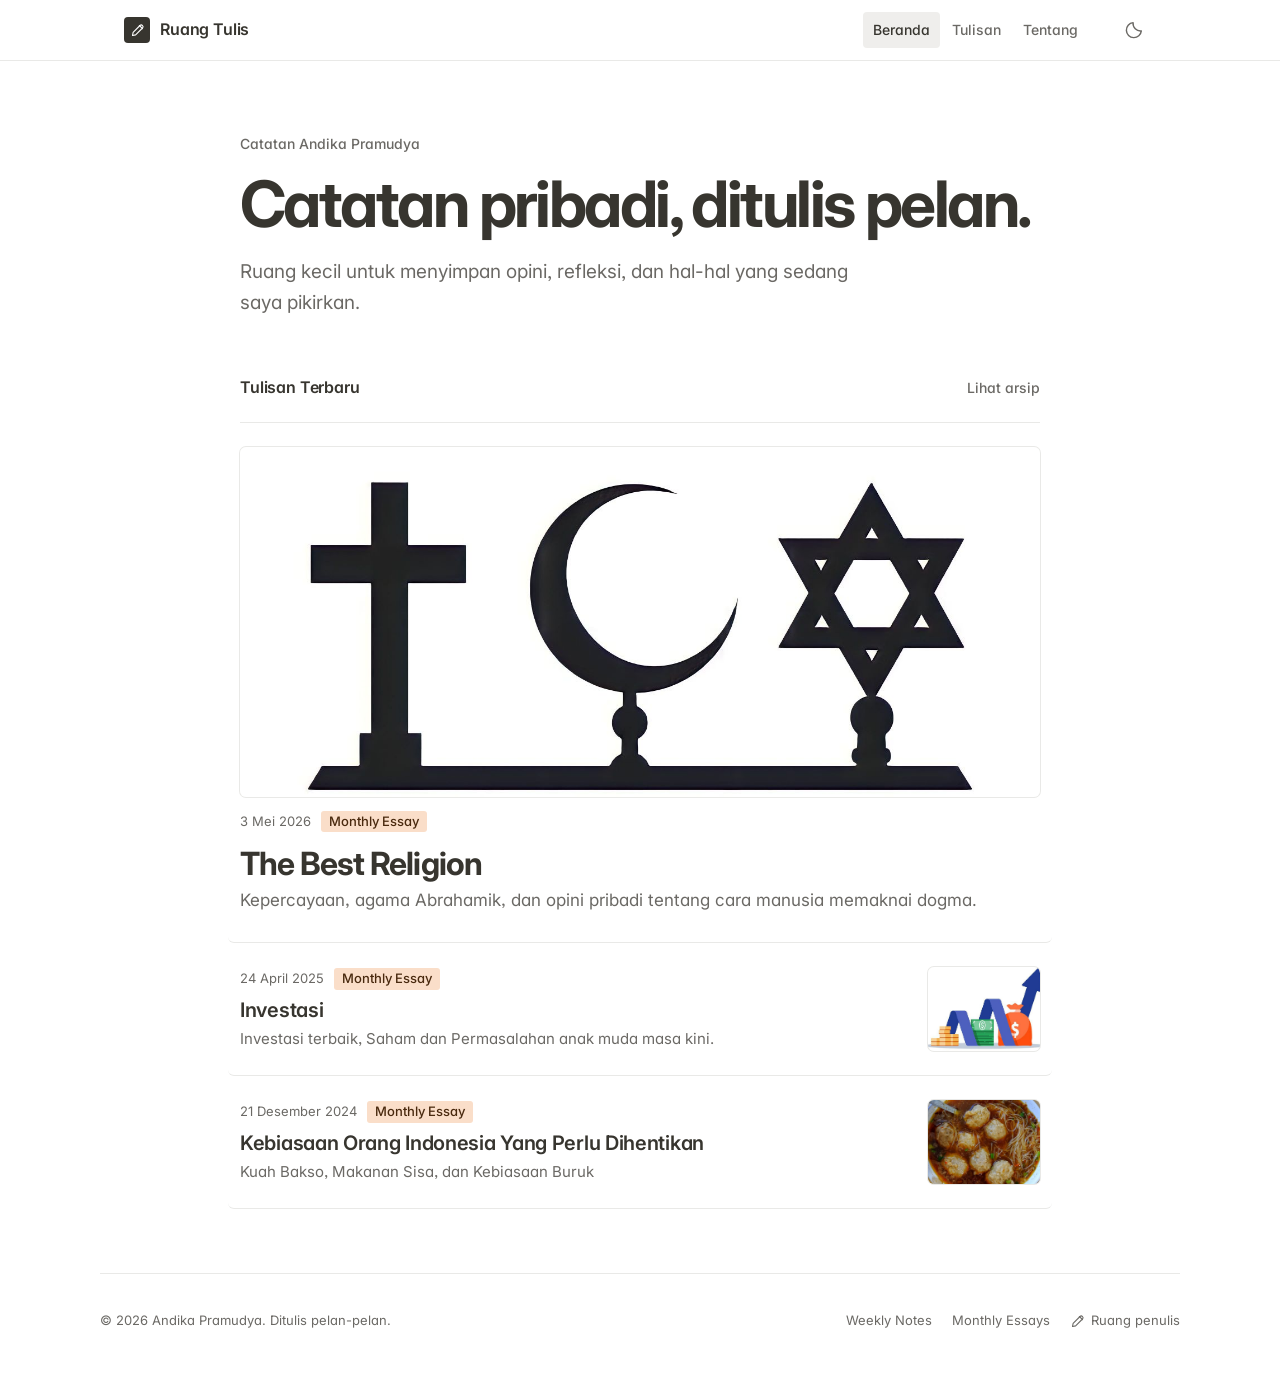
==== commit b9d1c3ba: "Ubah tampilan menjadi bersih minimal bergaya Notion Palet netral, font Inter, label kategori berwarn" ====
--- a/index.html
+++ b/index.html
@@ -5,8 +5,8 @@
   <meta name="viewport" content="width=device-width, initial-scale=1.0" />
   <title>Ruang Tulis</title>
   <meta name="description" content="Catatan pribadi Andika Pramudya: opini, refleksi, dan hal-hal yang sedang dipikirkan." />
-  <meta name="theme-color" content="#f7f3ea" media="(prefers-color-scheme: light)" />
-  <meta name="theme-color" content="#161411" media="(prefers-color-scheme: dark)" />
+  <meta name="theme-color" content="#ffffff" media="(prefers-color-scheme: light)" />
+  <meta name="theme-color" content="#191919" media="(prefers-color-scheme: dark)" />
   <link rel="icon" href="favicon.svg" type="image/svg+xml" />
   <meta property="og:type" content="website" />
   <meta property="og:locale" content="id_ID" />
@@ -18,13 +18,12 @@
   <meta name="twitter:card" content="summary_large_image" />
   <link rel="preconnect" href="https://fonts.googleapis.com" />
   <link rel="preconnect" href="https://fonts.gstatic.com" crossorigin />
-  <link rel="stylesheet" href="https://fonts.googleapis.com/css2?family=Figtree:wght@400;500;600&family=Newsreader:ital,opsz,wght@0,6..72,400..700;1,6..72,400..600&display=swap" />
+  <link rel="stylesheet" href="https://fonts.googleapis.com/css2?family=Inter:wght@400;500;600;700&family=Newsreader:ital,opsz,wght@0,6..72,400..700;1,6..72,400..600&display=swap" />
   <link rel="stylesheet" href="style.css" />
   <script src="theme-init.js"></script>
 </head>
 <body>
-  <div class="read-progress" id="readProgress" aria-hidden="true"></div>
-  <a class="skip-link" href="#main">Lewati ke isi</a>
+    <a class="skip-link" href="#main">Lewati ke isi</a>
   <header class="site-header">
     <div class="header-inner">
     <a href="#home" class="logo" data-page="home"><span class="logo-mark" data-icon="pen"></span>Ruang Tulis</a>
--- a/style.css
+++ b/style.css
@@ -1,5 +1,5 @@
 /* ==========================================================================
-   Ruang Tulis — gaya editorial hangat
+   Ruang Tulis — bersih, modern, minimal (gaya Notion)
    Struktur: 1) token  2) dasar  3) header  4) tombol  5) beranda  6) daftar tulisan
             7) arsip  8) artikel  9) footer  10) animasi  11) responsif
    Semua nama variabel (--bg, --text, dst.) dipakai juga oleh editor.css.
@@ -8,39 +8,46 @@
 /* 1) TOKEN -------------------------------------------------------------- */
 :root {
   color-scheme: light;
-  /* kertas hangat + tinta; aksen hijau-biru tinta (bukan terakota) */
-  --bg: #f7f3ea;
-  --text: #231f1a;
-  --text-muted: #5e574d;
-  --surface: #efe9dc;
-  --surface-hover: #e7e0d0;
-  --border: #ddd5c4;
-  --control-border: #8a8070;
-  --accent: #1d5b55;
-  --on-accent: #f7f3ea;
-  --quote-bg: #efe9dc;
+  --bg: #ffffff;
+  --text: #37352f;
+  --text-muted: #6b6965;
+  --surface: #f7f6f3;
+  --surface-hover: #efeeec;
+  --border: #e9e9e7;
+  --control-border: #8e8b86;
+  --accent: #1b6ec2;
+  --on-accent: #ffffff;
+  --quote-bg: #f7f6f3;
   --danger: #a32c27;
   --success: #246348;
 
-  --font-main: Figtree, "Segoe UI", system-ui, -apple-system, sans-serif;
-  --font-display: Newsreader, "Iowan Old Style", Georgia, "Times New Roman", serif;
+  /* label kategori */
+  --tag-monthly-bg: #fadec9; --tag-monthly-text: #49290e;
+  --tag-weekly-bg: #d3e5ef;  --tag-weekly-text: #183347;
+  --tag-personal-bg: #dbeddb; --tag-personal-text: #1c3829;
+
+  --font-main: Inter, ui-sans-serif, -apple-system, BlinkMacSystemFont, "Segoe UI", Helvetica, Arial, sans-serif;
+  --font-display: var(--font-main);
+  --font-serif: Newsreader, "Iowan Old Style", Georgia, "Times New Roman", serif;
 
   --space-1: 4px; --space-2: 8px; --space-3: 12px; --space-4: 16px;
   --space-6: 24px; --space-8: 32px; --space-12: 48px; --space-16: 64px;
-  --radius-control: 6px; --radius-panel: 8px; --radius-dialog: 12px;
-  --shadow: 0 2px 6px rgb(35 31 26 / .05), 0 18px 40px rgb(35 31 26 / .09);
-
-  --ease: cubic-bezier(.2, .7, .2, 1);
-  --motion-fast: 150ms; --motion-base: 220ms; --motion-panel: 240ms;
-  --max-width: 800px; --reading-width: 680px; --wide-width: 1080px;
+  --radius-control: 4px; --radius-panel: 6px; --radius-dialog: 10px;
+  --shadow: 0 0 0 1px rgb(55 53 47 / .09), 0 8px 24px rgb(15 15 15 / .1);
+
+  --motion-fast: 120ms; --motion-base: 160ms; --motion-panel: 180ms;
+  --max-width: 800px; --reading-width: 700px; --wide-width: 1080px;
 }
 :root[data-theme="dark"] {
   color-scheme: dark;
-  --bg: #161411; --text: #efe9dc; --text-muted: #b3aa9a;
-  --surface: #1f1c17; --surface-hover: #2a261f; --border: #342f27;
-  --control-border: #8d8472; --accent: #7cc7bc; --on-accent: #10201e;
-  --quote-bg: #1f1c17; --danger: #ffaaa4; --success: #9ad6b6;
-  --shadow: 0 14px 40px rgb(0 0 0 / .35);
+  --bg: #191919; --text: #ebebea; --text-muted: #9b9a97;
+  --surface: #252525; --surface-hover: #2f2f2f; --border: #373737;
+  --control-border: #787774; --accent: #529cca; --on-accent: #0b1a26;
+  --quote-bg: #252525; --danger: #ffaaa4; --success: #9ad6b6;
+  --tag-monthly-bg: #5a3a22; --tag-monthly-text: #f3d2b3;
+  --tag-weekly-bg: #1f3a4f;  --tag-weekly-text: #bfd9ec;
+  --tag-personal-bg: #234232; --tag-personal-text: #bde0c9;
+  --shadow: 0 0 0 1px rgb(255 255 255 / .08), 0 12px 32px rgb(0 0 0 / .45);
 }
 
 /* 2) DASAR -------------------------------------------------------------- */
@@ -48,29 +55,29 @@
 html { scroll-behavior: smooth; scroll-padding-top: 90px; }
 body {
   margin: 0; background: var(--bg); color: var(--text);
-  font: 400 17px/1.65 var(--font-main); -webkit-font-smoothing: antialiased;
-  text-rendering: optimizeLegibility;
+  font: 400 16px/1.6 var(--font-main); -webkit-font-smoothing: antialiased;
+  font-feature-settings: "cv11", "ss03"; /* bentuk huruf Inter yang lebih tegas */
   transition: background-color var(--motion-base), color var(--motion-base);
 }
-a { color: inherit; text-decoration: none; text-underline-offset: 4px; }
+a { color: inherit; text-decoration: none; text-underline-offset: 3px; }
 a:hover { text-decoration: underline; text-decoration-thickness: 1px; }
 button, input, select, textarea { font: inherit; color: inherit; }
 button, a, input, select, textarea, summary { touch-action: manipulation; }
 button, summary { cursor: pointer; }
 button { transition: background-color var(--motion-fast), color var(--motion-fast), border-color var(--motion-fast); }
 button:disabled { opacity: .55; cursor: not-allowed; }
-:focus-visible { outline: 2px solid var(--accent); outline-offset: 4px; }
+:focus-visible { outline: 2px solid var(--accent); outline-offset: 3px; }
 h1:focus, h2:focus, [tabindex="-1"]:focus { outline: none; }
 [hidden] { display: none !important; }
 img, svg { max-width: 100%; }
 img { display: block; height: auto; }
 svg { flex-shrink: 0; vertical-align: middle; }
-::selection { background: color-mix(in srgb, var(--accent) 28%, transparent); }
-
-h1, h2, h3 { font-family: var(--font-display); font-weight: 600; line-height: 1.15; overflow-wrap: anywhere; }
-h1 { font-size: clamp(38px, 6vw, 60px); letter-spacing: -.025em; margin: 0 0 var(--space-6); font-variation-settings: "opsz" 72; }
-h2 { font-size: 28px; letter-spacing: -.015em; margin: 0; }
-h3 { font-size: 24px; letter-spacing: -.01em; margin: 0 0 10px; }
+::selection { background: color-mix(in srgb, var(--accent) 25%, transparent); }
+
+h1, h2, h3 { font-family: var(--font-display); font-weight: 600; line-height: 1.2; overflow-wrap: anywhere; }
+h1 { font-size: clamp(34px, 5.5vw, 48px); font-weight: 700; letter-spacing: -.035em; margin: 0 0 var(--space-6); }
+h2 { font-size: 24px; letter-spacing: -.02em; margin: 0; }
+h3 { font-size: 20px; letter-spacing: -.015em; margin: 0 0 8px; }
 p { margin: 0 0 var(--space-4); }
 
 .container { width: min(calc(100% - 48px), var(--max-width)); margin-inline: auto; }
@@ -78,206 +85,210 @@
 .skip-link:focus { top: 10px; }
 .sr-only { position: absolute; width: 1px; height: 1px; overflow: hidden; clip-path: inset(50%); white-space: nowrap; }
 
+/* label kategori (pil kecil berwarna) */
+.tag { display: inline-block; padding: 1px 8px; border-radius: 3px; font-size: 13px; font-weight: 500; line-height: 1.5; background: var(--surface-hover); color: var(--text); white-space: nowrap; }
+.tag[data-cat="monthly"] { background: var(--tag-monthly-bg); color: var(--tag-monthly-text); }
+.tag[data-cat="weekly"] { background: var(--tag-weekly-bg); color: var(--tag-weekly-text); }
+.tag[data-cat="personal"] { background: var(--tag-personal-bg); color: var(--tag-personal-text); }
+
 /* 3) HEADER ------------------------------------------------------------- */
-.site-header { position: sticky; top: 0; z-index: 100; background: color-mix(in srgb, var(--bg) 94%, transparent); backdrop-filter: blur(6px); border-bottom: 1px solid var(--border); }
-.header-inner { max-width: var(--wide-width); margin: auto; min-height: 72px; display: flex; align-items: center; gap: 24px; padding: 10px 24px; }
-.logo { display: inline-flex; align-items: center; gap: 10px; font: 600 22px/1 var(--font-display); letter-spacing: -.01em; white-space: nowrap; min-height: 44px; }
+.site-header { position: sticky; top: 0; z-index: 100; background: var(--bg); border-bottom: 1px solid var(--border); }
+.header-inner { max-width: var(--wide-width); margin: auto; min-height: 60px; display: flex; align-items: center; gap: 24px; padding: 8px 24px; }
+.logo { display: inline-flex; align-items: center; gap: 10px; font-size: 16px; font-weight: 600; letter-spacing: -.01em; white-space: nowrap; min-height: 44px; }
 .logo:hover { text-decoration: none; }
-.logo-mark { display: grid; place-items: center; width: 30px; height: 30px; background: var(--accent); color: var(--on-accent); border-radius: 50% 50% 50% 4px; transition: transform var(--motion-base) var(--ease); }
-.logo:hover .logo-mark { transform: rotate(-8deg); }
-.logo-mark svg { width: 16px; height: 16px; }
-.nav-menu { display: flex; gap: 4px; margin-left: auto; }
-.nav-menu a { position: relative; display: inline-flex; align-items: center; min-height: 44px; padding: 8px 12px; color: var(--text-muted); font-size: 15px; font-weight: 500; }
-.nav-menu a::after { content: ""; position: absolute; left: 12px; right: 12px; bottom: 8px; height: 1.5px; background: var(--accent); transform: scaleX(0); transform-origin: left; transition: transform var(--motion-base) var(--ease); }
-.nav-menu a:hover, .nav-menu a.active { color: var(--text); text-decoration: none; }
-.nav-menu a:hover::after, .nav-menu a.active::after { transform: scaleX(1); }
-.header-actions { display: flex; align-items: center; gap: 6px; }
-.icon-button, .theme-toggle, .menu-toggle { display: inline-flex; align-items: center; justify-content: center; width: 44px; min-width: 44px; height: 44px; padding: 0; border: 1px solid transparent; border-radius: 50%; background: transparent; color: var(--text-muted); }
-.icon-button:hover, .theme-toggle:hover, .menu-toggle:hover { background: var(--surface); color: var(--text); }
+.logo-mark { display: grid; place-items: center; width: 26px; height: 26px; background: var(--text); color: var(--bg); border-radius: var(--radius-control); }
+.logo-mark svg { width: 15px; height: 15px; }
+.nav-menu { display: flex; gap: 2px; margin-left: auto; }
+.nav-menu a { display: inline-flex; align-items: center; min-height: 36px; padding: 6px 10px; border-radius: var(--radius-control); color: var(--text-muted); font-size: 14px; font-weight: 500; transition: background-color var(--motion-fast), color var(--motion-fast); }
+.nav-menu a:hover, .nav-menu a.active { color: var(--text); background: var(--surface-hover); text-decoration: none; }
+.header-actions { display: flex; align-items: center; gap: 4px; }
+.icon-button, .theme-toggle, .menu-toggle { display: inline-flex; align-items: center; justify-content: center; width: 44px; min-width: 44px; height: 44px; padding: 0; border: 1px solid transparent; border-radius: var(--radius-control); background: transparent; color: var(--text-muted); }
+.icon-button:hover, .theme-toggle:hover, .menu-toggle:hover { background: var(--surface-hover); color: var(--text); }
 .menu-toggle { display: none; }
 
-/* progres baca (hanya halaman artikel; digerakkan script.js) */
-.read-progress { position: fixed; top: 0; left: 0; right: 0; height: 3px; z-index: 200; background: var(--accent); transform: scaleX(0); transform-origin: left; pointer-events: none; opacity: 0; transition: opacity var(--motion-base); }
-.read-progress.on { opacity: 1; }
-
 /* 4) TOMBOL ------------------------------------------------------------- */
-.button { min-height: 44px; padding: 9px 18px; border: 1px solid var(--control-border); border-radius: var(--radius-control); display: inline-flex; align-items: center; justify-content: center; gap: 8px; background: transparent; font-size: 15px; font-weight: 500; line-height: 1.4; text-decoration: none; white-space: nowrap; }
+.button { min-height: 44px; padding: 8px 16px; border: 1px solid var(--border); border-radius: var(--radius-control); display: inline-flex; align-items: center; justify-content: center; gap: 8px; background: var(--bg); font-size: 14px; font-weight: 500; line-height: 1.4; text-decoration: none; white-space: nowrap; box-shadow: 0 1px 1px rgb(15 15 15 / .04); }
 .button:hover { background: var(--surface); text-decoration: none; }
-.button-primary { background: var(--accent); border-color: var(--accent); color: var(--on-accent); }
-.button-primary:hover { background: var(--accent); filter: brightness(1.12); }
-.button-accent { background: var(--accent); border-color: var(--accent); color: var(--on-accent); }
-.button-accent:hover { filter: brightness(1.12); background: var(--accent); }
-.button-quiet { border-color: transparent; color: var(--text-muted); background: transparent; }
-.text-link, .back-link, .read-more { display: inline-flex; align-items: center; gap: 8px; min-height: 44px; font-size: 15px; font-weight: 500; }
+.button-primary, .button-accent { background: var(--accent); border-color: var(--accent); color: var(--on-accent); box-shadow: none; }
+.button-primary:hover, .button-accent:hover { background: var(--accent); filter: brightness(.93); }
+.button-quiet { border-color: transparent; color: var(--text-muted); background: transparent; box-shadow: none; }
+.button-quiet:hover { background: var(--surface-hover); color: var(--text); }
+.text-link, .back-link, .read-more { display: inline-flex; align-items: center; gap: 8px; min-height: 44px; font-size: 14px; font-weight: 500; }
 .text-link { color: var(--text-muted); }
 .text-link:hover { color: var(--text); }
 
 /* 5) BERANDA ------------------------------------------------------------ */
 .page { display: none; }
-.page.active { display: block; animation: page-in 320ms var(--ease); }
-
-.hero { position: relative; padding-top: 88px; padding-bottom: 64px; padding-left: 28px; }
-/* garis margin buku tulis: satu-satunya momen animasi saat halaman dibuka */
-.hero::before { content: ""; position: absolute; left: 0; top: 80px; bottom: 56px; width: 2px; background: var(--accent); transform-origin: top; animation: draw-rule 900ms var(--ease) both; }
-.eyebrow { margin: 0 0 16px; color: var(--accent); font-size: 15px; font-weight: 600; line-height: 1.5; }
-.hero h1 { max-width: 14em; font-size: clamp(44px, 8vw, 80px); line-height: 1.02; letter-spacing: -.035em; margin-bottom: 24px; animation: rise 700ms 120ms var(--ease) both; }
-.hero-text { max-width: 30em; color: var(--text-muted); font: 400 21px/1.6 var(--font-display); margin: 0; animation: rise 700ms 240ms var(--ease) both; }
+.page.active { display: block; animation: page-in var(--motion-base) ease-out; }
+
+.hero { padding-top: 72px; padding-bottom: 48px; }
+.eyebrow { margin: 0 0 16px; color: var(--text-muted); font-size: 14px; font-weight: 500; line-height: 1.5; }
+.hero h1 { max-width: 14em; font-size: clamp(40px, 7vw, 64px); line-height: 1.05; letter-spacing: -.04em; margin-bottom: 20px; }
+.hero-text { max-width: 32em; color: var(--text-muted); font-size: 19px; line-height: 1.6; margin: 0; }
 .hero-byline { display: flex; align-items: center; gap: 10px; margin-top: 22px; color: var(--text-muted); font-size: 14px; }
 .byline-rule { width: 24px; height: 1px; background: var(--control-border); }
-.section { padding-bottom: 72px; }
-.section-header { display: flex; align-items: baseline; justify-content: space-between; gap: 16px; margin-bottom: 8px; padding-bottom: 14px; border-bottom: 2px solid var(--text); }
-.section-header h2 { font-size: 24px; }
+.section { padding-bottom: 64px; }
+.section-header { display: flex; align-items: center; justify-content: space-between; gap: 16px; margin-bottom: 4px; padding-bottom: 12px; border-bottom: 1px solid var(--border); }
+.section-header h2 { font-size: 16px; font-weight: 600; letter-spacing: -.01em; }
 
 /* 6) DAFTAR TULISAN ----------------------------------------------------- */
 .post-list { padding-bottom: 64px; }
 .post-list.compact { padding-bottom: 0; }
-.post-card { position: relative; padding: 28px 0; border-bottom: 1px solid var(--border); display: grid; grid-template-columns: minmax(0, 1fr) 120px; gap: 8px 28px; align-items: center; }
+.post-card { position: relative; padding: 24px 12px; margin-inline: -12px; border-bottom: 1px solid var(--border); border-radius: var(--radius-panel); display: grid; grid-template-columns: minmax(0, 1fr) 112px; gap: 6px 24px; align-items: center; transition: background-color var(--motion-fast); }
+.post-card:hover { background: var(--surface); }
 .post-card .post-meta { grid-column: 1; grid-row: 1; }
 .post-card .post-copy { grid-column: 1; grid-row: 2; min-width: 0; }
 .post-card .post-cover { grid-column: 2; grid-row: 1 / span 2; }
-.post-card h3 { font-size: 26px; line-height: 1.2; margin-bottom: 8px; }
-.post-card h3 a { background: linear-gradient(var(--accent), var(--accent)) 0 100% / 0 1.5px no-repeat; transition: background-size var(--motion-panel) var(--ease); }
-.post-card:hover h3 a, .post-card h3 a:focus-visible { background-size: 100% 1.5px; text-decoration: none; }
-.post-card p:not(.post-meta) { color: var(--text-muted); font-size: 17px; line-height: 1.6; margin: 0; }
+.post-card h3 { font-size: 20px; line-height: 1.3; font-weight: 600; margin-bottom: 4px; }
+.post-card h3 a:hover { text-decoration: none; }
+.post-card p:not(.post-meta) { color: var(--text-muted); font-size: 15px; line-height: 1.6; margin: 0; }
 .post-card .post-copy a::after { content: ""; position: absolute; inset: 0; }  /* seluruh kartu bisa diklik */
-.post-meta { margin: 0; color: var(--text-muted); font-size: 14px; display: flex; flex-wrap: wrap; gap: 4px 12px; align-items: center; }
-.post-meta span { padding-left: 12px; border-left: 1px solid var(--control-border); }
-.post-cover { overflow: hidden; border-radius: var(--radius-panel); aspect-ratio: 4 / 3; background: var(--surface); }
-.post-cover img { width: 100%; height: 100%; object-fit: cover; transition: transform 500ms var(--ease); }
-.post-card:hover .post-cover img { transform: scale(1.05); }
-.read-more { display: none; }   /* tautan nyata tetap ada di judul; panah dipakai sebagai hiasan kartu unggulan */
-
-.post-featured { grid-template-columns: 1fr; padding: 32px 0 36px; gap: 18px; }
+.post-meta { margin: 0; color: var(--text-muted); font-size: 13px; display: flex; flex-wrap: wrap; gap: 4px 10px; align-items: center; }
+.post-cover { overflow: hidden; border-radius: var(--radius-panel); aspect-ratio: 4 / 3; background: var(--surface); box-shadow: 0 0 0 1px var(--border); }
+.post-cover img { width: 100%; height: 100%; object-fit: cover; }
+.read-more { display: none; }
+.post-card:not(.has-cover) { grid-template-columns: minmax(0, 1fr); }
+.post-card:not(.has-cover) .post-meta, .post-card:not(.has-cover) .post-copy { grid-column: 1; }
+
+/* kartu unggulan: sampul lebar di atas, tanpa kotak */
+.post-featured { grid-template-columns: 1fr; padding: 20px 12px 28px; gap: 14px; }
 .post-featured .post-cover { grid-column: 1; grid-row: 1; aspect-ratio: 16 / 7; }
 .post-featured .post-meta { grid-row: 2; }
 .post-featured .post-copy { grid-row: 3; }
-.post-featured h3 { font-size: clamp(30px, 4.6vw, 40px); line-height: 1.1; letter-spacing: -.02em; }
-.post-featured p:not(.post-meta) { font-size: 19px; }
-.post-card:not(.has-cover) { grid-template-columns: minmax(0, 1fr); }
-.post-card:not(.has-cover) .post-meta, .post-card:not(.has-cover) .post-copy { grid-column: 1; }
-
-.page-title { padding-top: 64px; padding-bottom: 28px; }
-.page-title h1 { font-size: clamp(38px, 6vw, 56px); }
-.page-title > p:not(.eyebrow) { max-width: 32em; color: var(--text-muted); font: 400 20px/1.6 var(--font-display); }
-.section-nav { display: flex; flex-wrap: wrap; gap: 4px; margin-top: 24px; padding-top: 14px; border-top: 1px solid var(--border); }
-.section-nav a { min-height: 44px; padding: 10px 14px; font-size: 15px; border-radius: var(--radius-control); color: var(--text-muted); }
-.section-nav a:hover, .section-nav a.active { color: var(--text); background: var(--surface); text-decoration: none; }
-.section-nav a.active { font-weight: 600; }
-
-.empty-state { padding: 28px; border: 1px dashed var(--control-border); border-radius: var(--radius-panel); background: transparent; color: var(--text-muted); font-size: 16px; line-height: 1.7; }
-.empty-state strong { display: block; color: var(--text); font: 600 20px/1.3 var(--font-display); margin-bottom: 4px; }
+.post-featured h3 { font-size: clamp(26px, 4vw, 32px); line-height: 1.15; letter-spacing: -.03em; font-weight: 700; }
+.post-featured p:not(.post-meta) { font-size: 17px; }
+
+.page-title { padding-top: 56px; padding-bottom: 24px; }
+.page-title h1 { font-size: clamp(34px, 5.5vw, 44px); }
+.page-title > p:not(.eyebrow) { max-width: 34em; color: var(--text-muted); font-size: 17px; }
+.section-nav { display: flex; flex-wrap: wrap; gap: 2px; margin-top: 20px; padding-top: 12px; border-top: 1px solid var(--border); }
+.section-nav a { min-height: 36px; padding: 6px 10px; font-size: 14px; font-weight: 500; border-radius: var(--radius-control); color: var(--text-muted); display: inline-flex; align-items: center; }
+.section-nav a:hover, .section-nav a.active { color: var(--text); background: var(--surface-hover); text-decoration: none; }
+
+.empty-state { padding: 24px; border: 1px solid var(--border); border-radius: var(--radius-panel); background: var(--surface); color: var(--text-muted); font-size: 15px; line-height: 1.7; }
+.empty-state strong { display: block; color: var(--text); font-weight: 600; margin-bottom: 4px; }
 .empty-state .text-link { margin-top: 8px; color: var(--text); }
 .loading-state { color: var(--text-muted); padding: 24px 0; font-size: 15px; display: flex; align-items: center; gap: 10px; }
-.loading-dot { width: 7px; height: 7px; background: var(--accent); border-radius: 50%; animation: pulse 1s ease infinite alternate; }
+.loading-dot { width: 7px; height: 7px; background: var(--text-muted); border-radius: 50%; animation: pulse 1s ease infinite alternate; }
 
 /* kerangka tunggu (skeleton) */
-.skeleton { display: grid; gap: 12px; padding: 28px 0; border-bottom: 1px solid var(--border); }
-.skeleton i { display: block; height: 14px; border-radius: 4px; background: var(--surface-hover); animation: pulse 1s ease infinite alternate; }
+.skeleton { display: grid; gap: 12px; padding: 24px 0; border-bottom: 1px solid var(--border); }
+.skeleton i { display: block; height: 14px; border-radius: 3px; background: var(--surface-hover); animation: pulse 1s ease infinite alternate; }
 .skeleton i:nth-child(1) { width: 28%; height: 11px; }
-.skeleton i:nth-child(2) { width: 72%; height: 26px; }
+.skeleton i:nth-child(2) { width: 72%; height: 22px; }
 .skeleton i:nth-child(3) { width: 90%; }
 
 /* 7) ARSIP -------------------------------------------------------------- */
-.archive { padding-bottom: 72px; }
-.archive-filter { display: flex; flex-wrap: wrap; gap: 6px; margin-bottom: 32px; }
-.filter-btn { min-height: 44px; padding: 8px 18px; border: 1px solid var(--border); border-radius: 999px; background: transparent; color: var(--text-muted); font-size: 15px; }
-.filter-btn:hover { background: var(--surface); }
-.filter-btn.active { color: var(--on-accent); background: var(--accent); border-color: var(--accent); }
-.archive-group { margin: 0 0 36px; }
-.archive-group h2 { font: 600 15px/1.4 var(--font-main); letter-spacing: 0; color: var(--accent); margin-bottom: 4px; }
+.archive { padding-bottom: 64px; }
+.archive-filter { display: flex; flex-wrap: wrap; gap: 4px; margin-bottom: 28px; }
+.filter-btn { min-height: 36px; padding: 6px 12px; border: 1px solid transparent; border-radius: var(--radius-control); background: transparent; color: var(--text-muted); font-size: 14px; font-weight: 500; }
+.filter-btn:hover { background: var(--surface-hover); }
+.filter-btn.active { color: var(--text); background: var(--surface-hover); }
+.archive-group { margin: 0 0 32px; }
+.archive-group h2 { font-size: 13px; font-weight: 600; letter-spacing: 0; color: var(--text-muted); margin-bottom: 4px; }
 .archive-group ul { list-style: none; margin: 0; padding: 0; }
-.archive-group li { display: grid; grid-template-columns: 64px minmax(0, 1fr) 110px; gap: 16px; align-items: baseline; border-bottom: 1px solid var(--border); }
-.archive-group a { padding-block: 15px; font: 600 20px/1.35 var(--font-display); overflow-wrap: anywhere; }
-.archive-group a:hover { color: var(--accent); }
-.archive-group time, .archive-group small { font-size: 14px; color: var(--text-muted); }
+.archive-group li { display: grid; grid-template-columns: 64px minmax(0, 1fr) auto; gap: 16px; align-items: center; border-bottom: 1px solid var(--border); }
+.archive-group a { padding-block: 12px; font-size: 16px; font-weight: 500; overflow-wrap: anywhere; }
+.archive-group a:hover { text-decoration: underline; }
+.archive-group time { font-size: 13px; color: var(--text-muted); }
 .archive-group small { text-align: right; }
 
 /* 8) ARTIKEL ------------------------------------------------------------ */
-.article-body { max-width: min(var(--reading-width), calc(100% - 48px)); padding-top: 48px; padding-bottom: 72px; overflow-wrap: anywhere; font: 400 20px/1.75 var(--font-display); font-variation-settings: "opsz" 16; }
-.article-body h1 { font-size: clamp(38px, 6vw, 56px); line-height: 1.08; margin: 12px 0 16px; }
-.article-body h2 { font-size: 32px; margin: 48px 0 14px; }
-.article-body h3 { font-size: 25px; margin: 34px 0 12px; }
-.article-body p { margin: 0 0 1.15em; }
-.article-body .eyebrow { margin: 24px 0 8px; }
-.article-body .article-meta { font: 400 15px/1.5 var(--font-main); color: var(--text-muted); margin: 0 0 36px; }
+.article-body { max-width: min(var(--reading-width), calc(100% - 48px)); padding-top: 32px; padding-bottom: 72px; overflow-wrap: anywhere; font-size: 17px; line-height: 1.75; }
+.article-body h1 { font-size: clamp(32px, 5.5vw, 44px); line-height: 1.12; margin: 20px 0 20px; }
+.article-body h2 { font-size: 26px; margin: 44px 0 12px; }
+.article-body h3 { font-size: 21px; margin: 32px 0 10px; }
+.article-body p { margin: 0 0 1em; }
 .article-body ul, .article-body ol { padding-left: 26px; }
-.article-body li { margin: 8px 0; }
-.article-body img { width: 100%; max-height: 80vh; object-fit: contain; background: var(--surface); margin: 32px 0; border-radius: var(--radius-panel); }
-.article-body a:not(.back-link):not(.button):not(.pager-link) { color: var(--accent); text-decoration: underline; text-decoration-thickness: 1px; }
-.article-body .back-link { font: 500 15px/1.4 var(--font-main); color: var(--text-muted); margin-bottom: 8px; }
-.article-body .back-link:hover { color: var(--text); }
-.article-body blockquote { margin: 32px 0; padding: 2px 0 2px 22px; border-left: 3px solid var(--accent); color: var(--text-muted); font-style: italic; }
-.article-body blockquote.closing-quote { margin: 44px 0 24px; padding: 22px 28px; border: 0; border-left: 3px solid var(--accent); background: var(--quote-bg); border-radius: 0 var(--radius-panel) var(--radius-panel) 0; }
-.article-body blockquote p { margin: 12px 0; }
-.article-body hr { border: 0; border-top: 1px solid var(--border); margin: 40px 0; }
+.article-body li { margin: 6px 0; }
+.article-body img { width: 100%; max-height: 80vh; object-fit: contain; background: var(--surface); margin: 28px 0; border-radius: var(--radius-panel); }
+.article-body a:not(.back-link):not(.button):not(.pager-link) { color: var(--accent); text-decoration: underline; text-decoration-thickness: 1px; text-underline-offset: 3px; }
+.article-body blockquote { margin: 24px 0; padding: 2px 0 2px 18px; border-left: 3px solid var(--text); }
+.article-body blockquote.closing-quote { margin: 40px 0 24px; padding: 18px 22px; border: 0; background: var(--quote-bg); border-radius: var(--radius-panel); }
+.article-body blockquote p { margin: 10px 0; }
+.article-body hr { border: 0; border-top: 1px solid var(--border); margin: 36px 0; }
 .article-body .after-closing-quote { display: none; }
-.article-body pre { overflow-x: auto; border-radius: var(--radius-control); background: var(--surface); padding: 16px; font-size: 15px; }
-.article-body code { background: var(--surface); padding: 2px 5px; border-radius: 3px; font-size: .88em; }
-.article-body pre code { padding: 0; }
-.article-body figure { margin: 32px 0; }
+.article-body pre { overflow-x: auto; border-radius: var(--radius-control); background: var(--surface); padding: 16px; font-size: 14px; }
+.article-body code { background: var(--surface-hover); padding: 2px 5px; border-radius: 3px; font-size: .88em; }
+.article-body pre code { padding: 0; background: none; }
+.article-body figure { margin: 28px 0; }
 .article-body figure img { margin: 0; }
-.post-cover img { max-height: none; }
-figcaption { font: italic 15px/1.6 var(--font-display); color: var(--text-muted); text-align: center; margin-top: 10px; }
-.broken-image { padding: 20px; background: var(--surface); border: 1px solid var(--border); color: var(--text-muted); font: 15px var(--font-main); border-radius: var(--radius-panel); }
-
-.pager { display: grid; grid-template-columns: 1fr 1fr; gap: 16px; margin-top: 56px; padding-top: 24px; border-top: 2px solid var(--text); font-family: var(--font-main); }
-.pager-link { display: block; padding: 14px 0; color: var(--text); }
-.pager-link small { display: block; font-size: 14px; color: var(--text-muted); margin-bottom: 4px; }
-.pager-link span { font: 600 20px/1.3 var(--font-display); }
-.pager-link:hover { text-decoration: none; }
-.pager-link:hover span { color: var(--accent); }
+figcaption { font-size: 14px; line-height: 1.6; color: var(--text-muted); text-align: center; margin-top: 8px; }
+.broken-image { padding: 20px; background: var(--surface); border: 1px solid var(--border); color: var(--text-muted); font-size: 14px; border-radius: var(--radius-panel); }
+
+/* pilihan font artikel: Sans (default) atau Serif — disimpan di browser */
+:root[data-font="serif"] .article-body { font-family: var(--font-serif); font-size: 20px; line-height: 1.75; }
+:root[data-font="serif"] .article-body h1,
+:root[data-font="serif"] .article-body h2,
+:root[data-font="serif"] .article-body h3 { font-family: var(--font-serif); }
+
+/* breadcrumb + pilihan font */
+.crumb-row { display: flex; align-items: center; justify-content: space-between; gap: 12px; flex-wrap: wrap; font-size: 14px; color: var(--text-muted); }
+.crumbs { display: flex; align-items: center; gap: 6px; flex-wrap: wrap; }
+.crumbs a { display: inline-flex; align-items: center; min-height: 36px; padding: 0 6px; margin-left: -6px; border-radius: var(--radius-control); color: var(--text-muted); }
+.crumbs a:hover { background: var(--surface-hover); color: var(--text); text-decoration: none; }
+.crumbs span[aria-hidden] { opacity: .6; }
+.font-switch { display: inline-flex; padding: 2px; border: 1px solid var(--border); border-radius: var(--radius-control); background: var(--bg); }
+.font-switch button { min-height: 32px; min-width: 52px; padding: 0 10px; border: 0; border-radius: 3px; background: transparent; color: var(--text-muted); font-size: 13px; font-weight: 500; }
+.font-switch button:hover { color: var(--text); }
+.font-switch button[aria-pressed="true"] { background: var(--surface-hover); color: var(--text); }
+
+/* properti tulisan ala Notion */
+.props { margin: 0 0 32px; padding: 12px 0; border-block: 1px solid var(--border); display: grid; gap: 4px; font-size: 14px; }
+.props div { display: grid; grid-template-columns: 112px minmax(0, 1fr); align-items: center; min-height: 32px; }
+.props dt { color: var(--text-muted); }
+.props dd { margin: 0; }
+
+.pager { display: grid; grid-template-columns: 1fr 1fr; gap: 12px; margin-top: 56px; }
+.pager-link { display: block; padding: 14px 16px; border: 1px solid var(--border); border-radius: var(--radius-panel); color: var(--text); transition: background-color var(--motion-fast); }
+.pager-link small { display: block; font-size: 13px; color: var(--text-muted); margin-bottom: 2px; }
+.pager-link span { font-size: 16px; font-weight: 600; line-height: 1.35; }
+.pager-link:hover { background: var(--surface); text-decoration: none; }
 .pager-next { text-align: right; grid-column: 2; }
 .pager-prev { grid-column: 1; }
 
 /* 9) FOOTER ------------------------------------------------------------- */
-.site-footer { width: min(calc(100% - 48px), var(--wide-width)); margin: auto; border-top: 1px solid var(--border); padding: 28px 0 36px; display: flex; align-items: center; justify-content: space-between; gap: 16px; color: var(--text-muted); font-size: 14px; }
+.site-footer { width: min(calc(100% - 48px), var(--wide-width)); margin: auto; border-top: 1px solid var(--border); padding: 24px 0 32px; display: flex; align-items: center; justify-content: space-between; gap: 16px; color: var(--text-muted); font-size: 13px; }
 .site-footer p { margin: 0; }
 .site-footer div { display: flex; flex-wrap: wrap; gap: 8px 20px; align-items: center; }
-.site-footer a { display: inline-flex; align-items: center; gap: 6px; min-height: 44px; font-size: 14px; }
+.site-footer a { display: inline-flex; align-items: center; gap: 6px; min-height: 44px; font-size: 13px; }
 .site-footer a:hover { color: var(--text); }
 .site-footer svg { width: 15px; height: 15px; }
 
 /* 10) ANIMASI ----------------------------------------------------------- */
-@keyframes page-in { from { opacity: 0; transform: translateY(8px); } to { opacity: 1; transform: none; } }
-@keyframes rise { from { opacity: 0; transform: translateY(14px); } to { opacity: 1; transform: none; } }
-@keyframes draw-rule { from { transform: scaleY(0); } to { transform: scaleY(1); } }
-@keyframes pulse { to { opacity: .35; } }
+@keyframes page-in { from { opacity: 0; } to { opacity: 1; } }
+@keyframes pulse { to { opacity: .4; } }
 @media (prefers-reduced-motion: reduce) {
   *, *::before, *::after { animation: none !important; transition: none !important; scroll-behavior: auto !important; }
   html { scroll-behavior: auto; }
-  .read-progress { display: none; }
 }
 
 /* 11) RESPONSIF --------------------------------------------------------- */
 @media (max-width: 900px) {
-  .header-inner { gap: 12px; min-height: 68px; padding-inline: 20px; }
+  .header-inner { gap: 12px; padding-inline: 20px; }
 }
 @media (max-width: 740px) {
-  body { font-size: 16px; }
-  .header-inner { min-height: 64px; padding: 8px 16px; }
+  .header-inner { min-height: 56px; padding: 6px 16px; }
   .header-actions { margin-left: auto; gap: 2px; }
   .menu-toggle { display: inline-flex; }
-  .nav-menu { display: none; position: absolute; top: 63px; left: 16px; right: 16px; margin: 0; padding: 8px; flex-direction: column; border: 1px solid var(--border); border-radius: var(--radius-panel); background: var(--bg); box-shadow: var(--shadow); }
-  .nav-menu.open { display: flex; animation: page-in var(--motion-panel) var(--ease); }
-  .nav-menu a { font-size: 17px; min-height: 48px; padding: 10px 14px; }
-  .nav-menu a::after { left: 14px; right: auto; width: 24px; bottom: 9px; }
+  .nav-menu { display: none; position: absolute; top: 55px; left: 12px; right: 12px; margin: 0; padding: 6px; flex-direction: column; border-radius: var(--radius-panel); background: var(--bg); box-shadow: var(--shadow); }
+  .nav-menu.open { display: flex; animation: page-in var(--motion-panel) ease-out; }
+  .nav-menu a { font-size: 16px; min-height: 46px; padding: 10px 12px; }
   .container { width: calc(100% - 40px); }
-  .hero { padding: 48px 0 44px 20px; }
-  .hero::before { top: 44px; bottom: 40px; }
-  .hero-text { font-size: 19px; }
-  .section-header h2 { font-size: 22px; }
-  .post-card { grid-template-columns: minmax(0, 1fr) 88px; gap: 6px 16px; padding: 22px 0; }
-  .post-card h3 { font-size: 21px; }
-  .post-card p:not(.post-meta) { font-size: 16px; }
-  .post-featured { padding: 24px 0 28px; }
+  .hero { padding: 44px 0 36px; }
+  .hero-text { font-size: 17px; }
+  .post-card { grid-template-columns: minmax(0, 1fr) 84px; gap: 6px 16px; padding: 20px 10px; margin-inline: -10px; }
+  .post-card h3 { font-size: 18px; }
+  .post-featured { padding: 16px 10px 24px; }
   .post-featured .post-cover { aspect-ratio: 16 / 10; }
-  .post-featured h3 { font-size: 28px; }
-  .page-title { padding-top: 40px; padding-bottom: 20px; }
+  .post-featured h3 { font-size: 25px; }
+  .page-title { padding-top: 36px; padding-bottom: 16px; }
   .archive-group li { grid-template-columns: 52px minmax(0, 1fr); gap: 10px; }
   .archive-group small { display: none; }
-  .archive-group a { font-size: 18px; }
-  .article-body { max-width: calc(100% - 40px); padding-top: 32px; font-size: 18px; }
-  .article-body h2 { font-size: 27px; }
+  .article-body { max-width: calc(100% - 40px); padding-top: 20px; font-size: 16px; }
+  :root[data-font="serif"] .article-body { font-size: 18px; }
+  .article-body h2 { font-size: 23px; }
+  .props div { grid-template-columns: 96px minmax(0, 1fr); }
   .pager { grid-template-columns: 1fr; }
   .pager-next, .pager-prev { grid-column: 1; text-align: left; }
   .site-footer { width: calc(100% - 40px); align-items: flex-start; flex-direction: column; gap: 4px; }
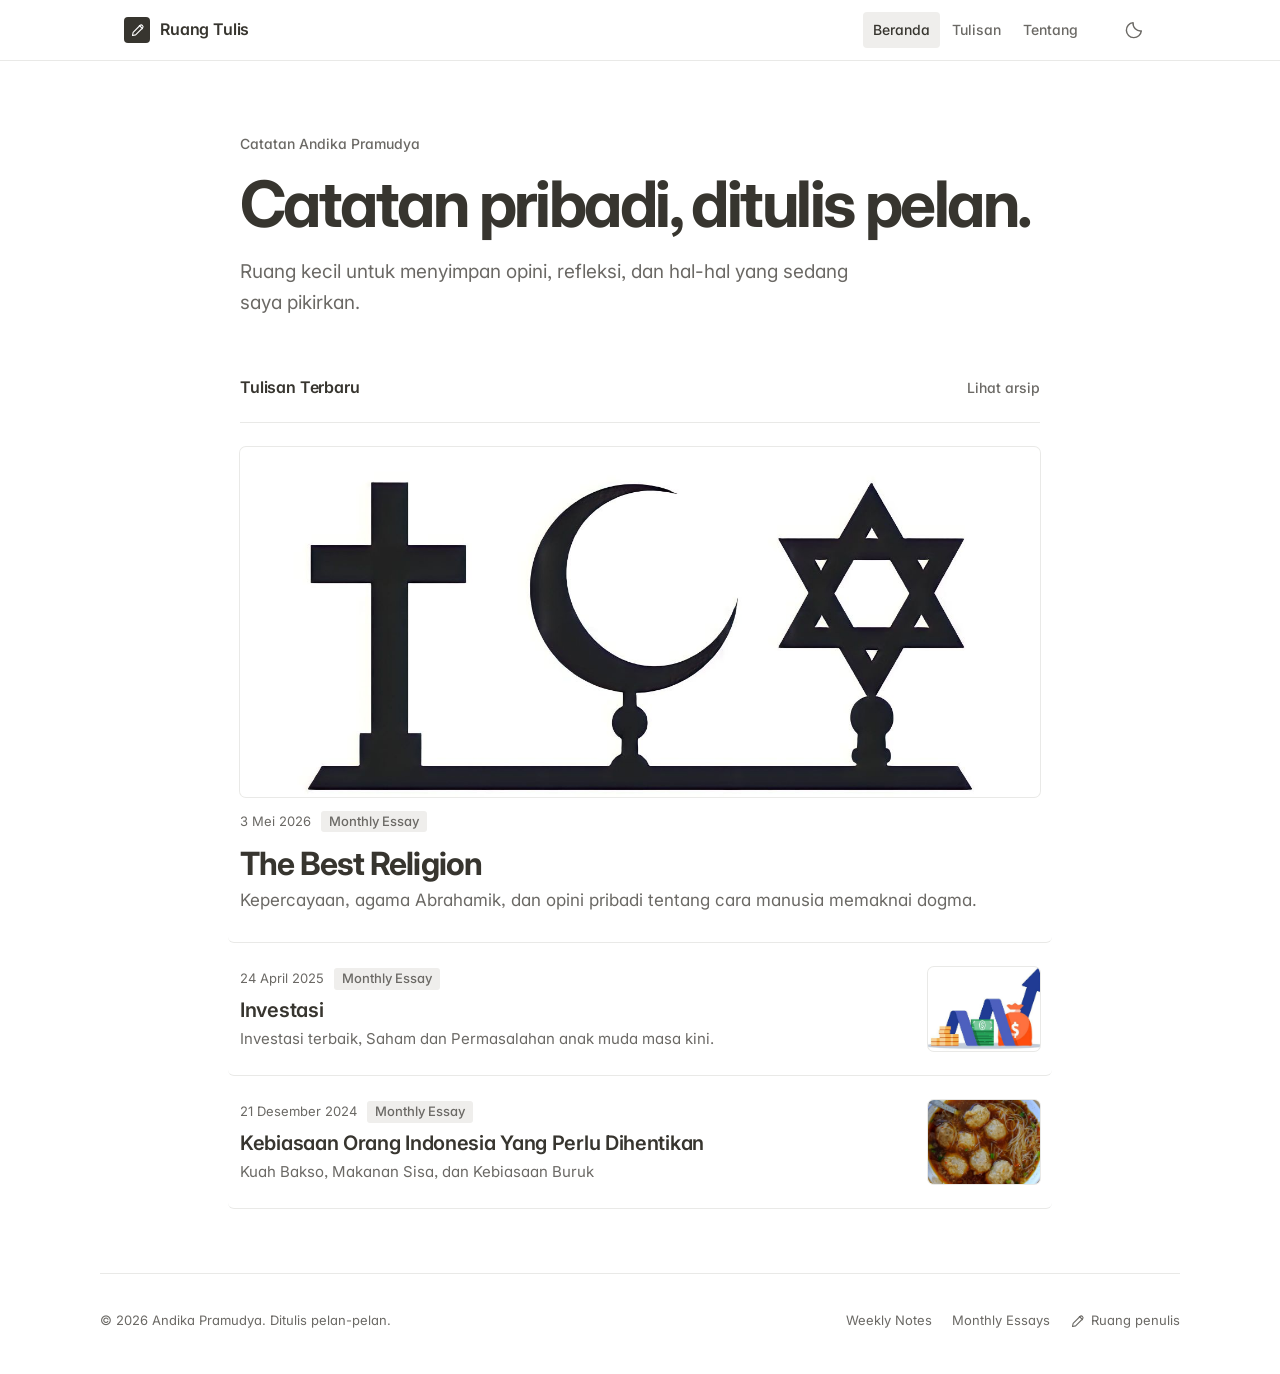
==== commit 702c43c7: "Kembalikan zoom gambar dan bar progres baca, sederhanakan info artikel Gambar kartu membesar halus s" ====
--- a/index.html
+++ b/index.html
@@ -23,6 +23,7 @@
   <script src="theme-init.js"></script>
 </head>
 <body>
+  <div class="read-progress" id="readProgress" aria-hidden="true"></div>
     <a class="skip-link" href="#main">Lewati ke isi</a>
   <header class="site-header">
     <div class="header-inner">
--- a/style.css
+++ b/style.css
@@ -21,10 +21,6 @@
   --danger: #a32c27;
   --success: #246348;
 
-  /* label kategori */
-  --tag-monthly-bg: #fadec9; --tag-monthly-text: #49290e;
-  --tag-weekly-bg: #d3e5ef;  --tag-weekly-text: #183347;
-  --tag-personal-bg: #dbeddb; --tag-personal-text: #1c3829;
 
   --font-main: Inter, ui-sans-serif, -apple-system, BlinkMacSystemFont, "Segoe UI", Helvetica, Arial, sans-serif;
   --font-display: var(--font-main);
@@ -44,9 +40,6 @@
   --surface: #252525; --surface-hover: #2f2f2f; --border: #373737;
   --control-border: #787774; --accent: #529cca; --on-accent: #0b1a26;
   --quote-bg: #252525; --danger: #ffaaa4; --success: #9ad6b6;
-  --tag-monthly-bg: #5a3a22; --tag-monthly-text: #f3d2b3;
-  --tag-weekly-bg: #1f3a4f;  --tag-weekly-text: #bfd9ec;
-  --tag-personal-bg: #234232; --tag-personal-text: #bde0c9;
   --shadow: 0 0 0 1px rgb(255 255 255 / .08), 0 12px 32px rgb(0 0 0 / .45);
 }
 
@@ -85,11 +78,8 @@
 .skip-link:focus { top: 10px; }
 .sr-only { position: absolute; width: 1px; height: 1px; overflow: hidden; clip-path: inset(50%); white-space: nowrap; }
 
-/* label kategori (pil kecil berwarna) */
-.tag { display: inline-block; padding: 1px 8px; border-radius: 3px; font-size: 13px; font-weight: 500; line-height: 1.5; background: var(--surface-hover); color: var(--text); white-space: nowrap; }
-.tag[data-cat="monthly"] { background: var(--tag-monthly-bg); color: var(--tag-monthly-text); }
-.tag[data-cat="weekly"] { background: var(--tag-weekly-bg); color: var(--tag-weekly-text); }
-.tag[data-cat="personal"] { background: var(--tag-personal-bg); color: var(--tag-personal-text); }
+/* label kategori (pil kecil abu-abu netral) */
+.tag { display: inline-block; padding: 1px 8px; border-radius: 3px; font-size: 13px; font-weight: 500; line-height: 1.5; background: var(--surface-hover); color: var(--text-muted); white-space: nowrap; }
 
 /* 3) HEADER ------------------------------------------------------------- */
 .site-header { position: sticky; top: 0; z-index: 100; background: var(--bg); border-bottom: 1px solid var(--border); }
@@ -145,7 +135,8 @@
 .post-card .post-copy a::after { content: ""; position: absolute; inset: 0; }  /* seluruh kartu bisa diklik */
 .post-meta { margin: 0; color: var(--text-muted); font-size: 13px; display: flex; flex-wrap: wrap; gap: 4px 10px; align-items: center; }
 .post-cover { overflow: hidden; border-radius: var(--radius-panel); aspect-ratio: 4 / 3; background: var(--surface); box-shadow: 0 0 0 1px var(--border); }
-.post-cover img { width: 100%; height: 100%; object-fit: cover; }
+.post-cover img { width: 100%; height: 100%; object-fit: cover; transition: transform 500ms cubic-bezier(.2, .7, .2, 1); }
+@media (hover: hover) { .post-card:hover .post-cover img { transform: scale(1.05); } }
 .read-more { display: none; }
 .post-card:not(.has-cover) { grid-template-columns: minmax(0, 1fr); }
 .post-card:not(.has-cover) .post-meta, .post-card:not(.has-cover) .post-copy { grid-column: 1; }
@@ -233,11 +224,12 @@
 .font-switch button:hover { color: var(--text); }
 .font-switch button[aria-pressed="true"] { background: var(--surface-hover); color: var(--text); }
 
-/* properti tulisan ala Notion */
-.props { margin: 0 0 32px; padding: 12px 0; border-block: 1px solid var(--border); display: grid; gap: 4px; font-size: 14px; }
-.props div { display: grid; grid-template-columns: 112px minmax(0, 1fr); align-items: center; min-height: 32px; }
-.props dt { color: var(--text-muted); }
-.props dd { margin: 0; }
+/* satu baris info di bawah judul */
+.article-body .article-meta { margin: 0 0 32px; font-size: 14px; color: var(--text-muted); }
+
+/* bar progres baca di tepi atas layar (hanya halaman artikel) */
+.read-progress { position: fixed; top: 0; left: 0; right: 0; height: 3px; z-index: 200; background: var(--text); transform: scaleX(0); transform-origin: left; pointer-events: none; opacity: 0; transition: opacity var(--motion-base); }
+.read-progress.on { opacity: 1; }
 
 .pager { display: grid; grid-template-columns: 1fr 1fr; gap: 12px; margin-top: 56px; }
 .pager-link { display: block; padding: 14px 16px; border: 1px solid var(--border); border-radius: var(--radius-panel); color: var(--text); transition: background-color var(--motion-fast); }
@@ -261,6 +253,7 @@
 @media (prefers-reduced-motion: reduce) {
   *, *::before, *::after { animation: none !important; transition: none !important; scroll-behavior: auto !important; }
   html { scroll-behavior: auto; }
+  .read-progress { display: none; }
 }
 
 /* 11) RESPONSIF --------------------------------------------------------- */
@@ -288,7 +281,6 @@
   .article-body { max-width: calc(100% - 40px); padding-top: 20px; font-size: 16px; }
   :root[data-font="serif"] .article-body { font-size: 18px; }
   .article-body h2 { font-size: 23px; }
-  .props div { grid-template-columns: 96px minmax(0, 1fr); }
   .pager { grid-template-columns: 1fr; }
   .pager-next, .pager-prev { grid-column: 1; text-align: left; }
   .site-footer { width: calc(100% - 40px); align-items: flex-start; flex-direction: column; gap: 4px; }
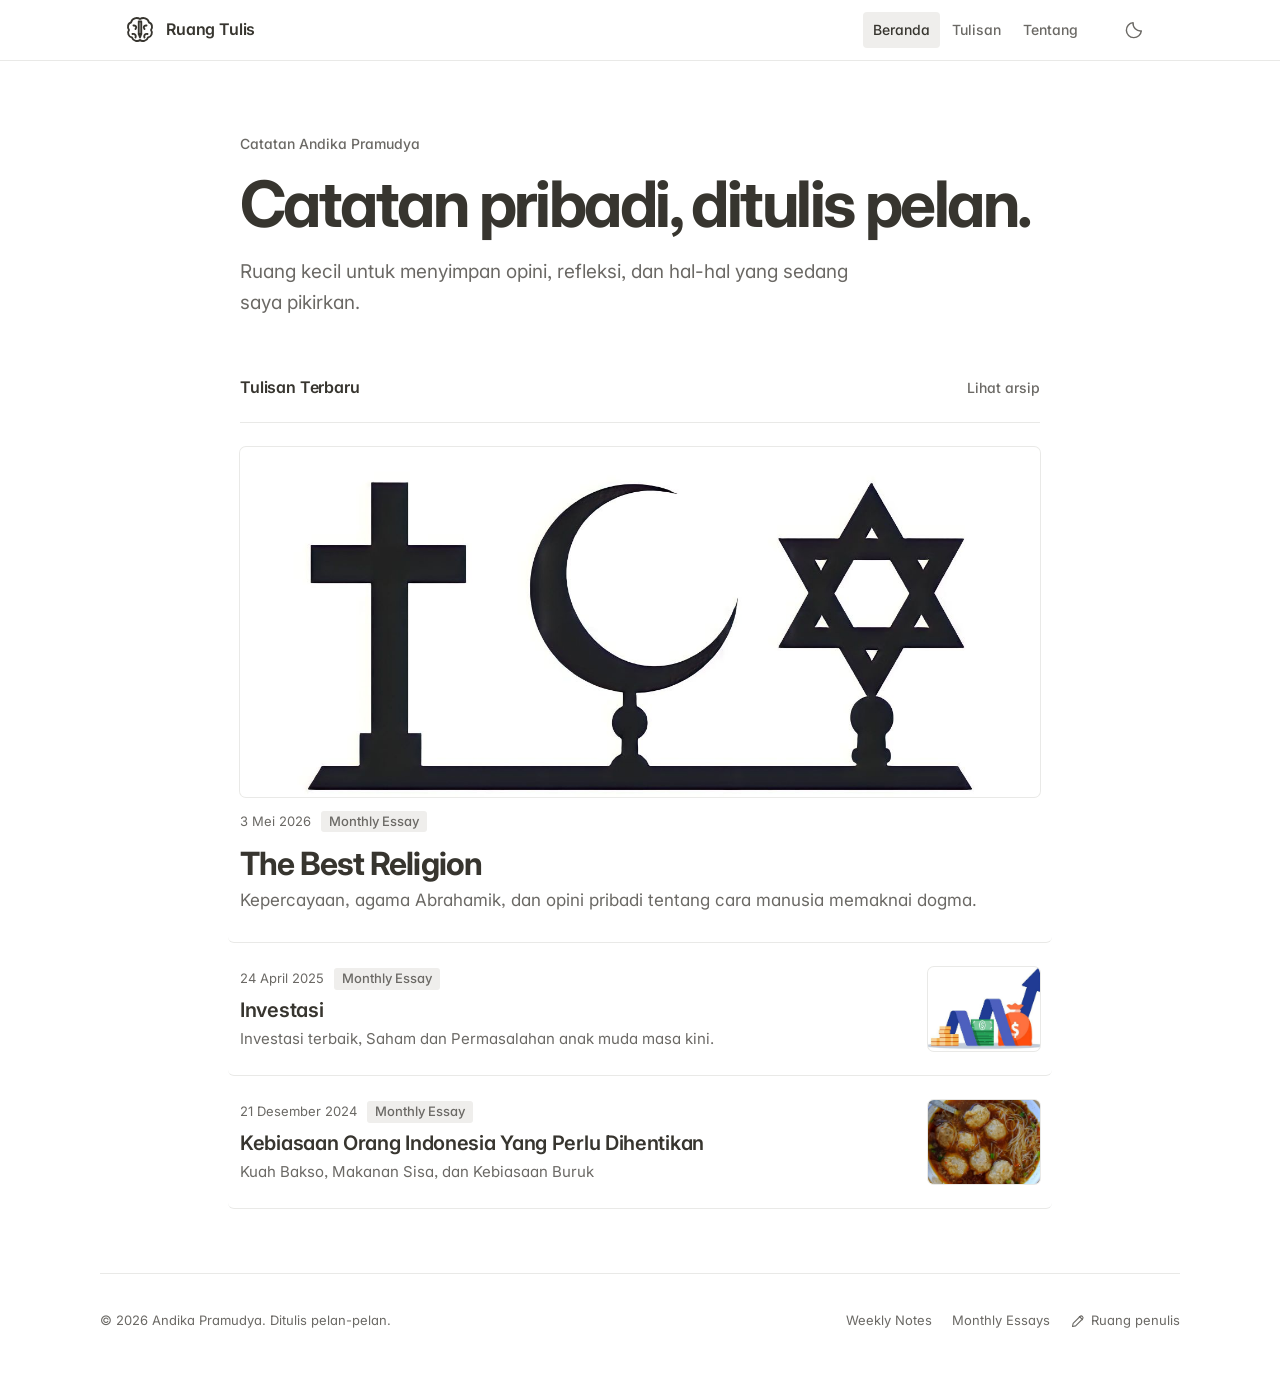
==== commit 3335fad4: "Ganti ikon Ruang Tulis menjadi otak dengan pensil Logo header, favicon (mengikuti tema gelap), dan k" ====
--- a/index.html
+++ b/index.html
@@ -27,7 +27,7 @@
     <a class="skip-link" href="#main">Lewati ke isi</a>
   <header class="site-header">
     <div class="header-inner">
-    <a href="#home" class="logo" data-page="home"><span class="logo-mark" data-icon="pen"></span>Ruang Tulis</a>
+    <a href="#home" class="logo" data-page="home"><span class="logo-mark" data-icon="brain"></span>Ruang Tulis</a>
 
     <nav class="nav-menu" id="navMenu" aria-label="Navigasi utama">
       <a href="#home" data-page="home">Beranda</a>
--- a/style.css
+++ b/style.css
@@ -86,8 +86,8 @@
 .header-inner { max-width: var(--wide-width); margin: auto; min-height: 60px; display: flex; align-items: center; gap: 24px; padding: 8px 24px; }
 .logo { display: inline-flex; align-items: center; gap: 10px; font-size: 16px; font-weight: 600; letter-spacing: -.01em; white-space: nowrap; min-height: 44px; }
 .logo:hover { text-decoration: none; }
-.logo-mark { display: grid; place-items: center; width: 26px; height: 26px; background: var(--text); color: var(--bg); border-radius: var(--radius-control); }
-.logo-mark svg { width: 15px; height: 15px; }
+.logo-mark { display: grid; place-items: center; width: 32px; height: 32px; color: var(--text); }
+.logo-mark svg { width: 32px; height: 32px; }
 .nav-menu { display: flex; gap: 2px; margin-left: auto; }
 .nav-menu a { display: inline-flex; align-items: center; min-height: 36px; padding: 6px 10px; border-radius: var(--radius-control); color: var(--text-muted); font-size: 14px; font-weight: 500; transition: background-color var(--motion-fast), color var(--motion-fast); }
 .nav-menu a:hover, .nav-menu a.active { color: var(--text); background: var(--surface-hover); text-decoration: none; }
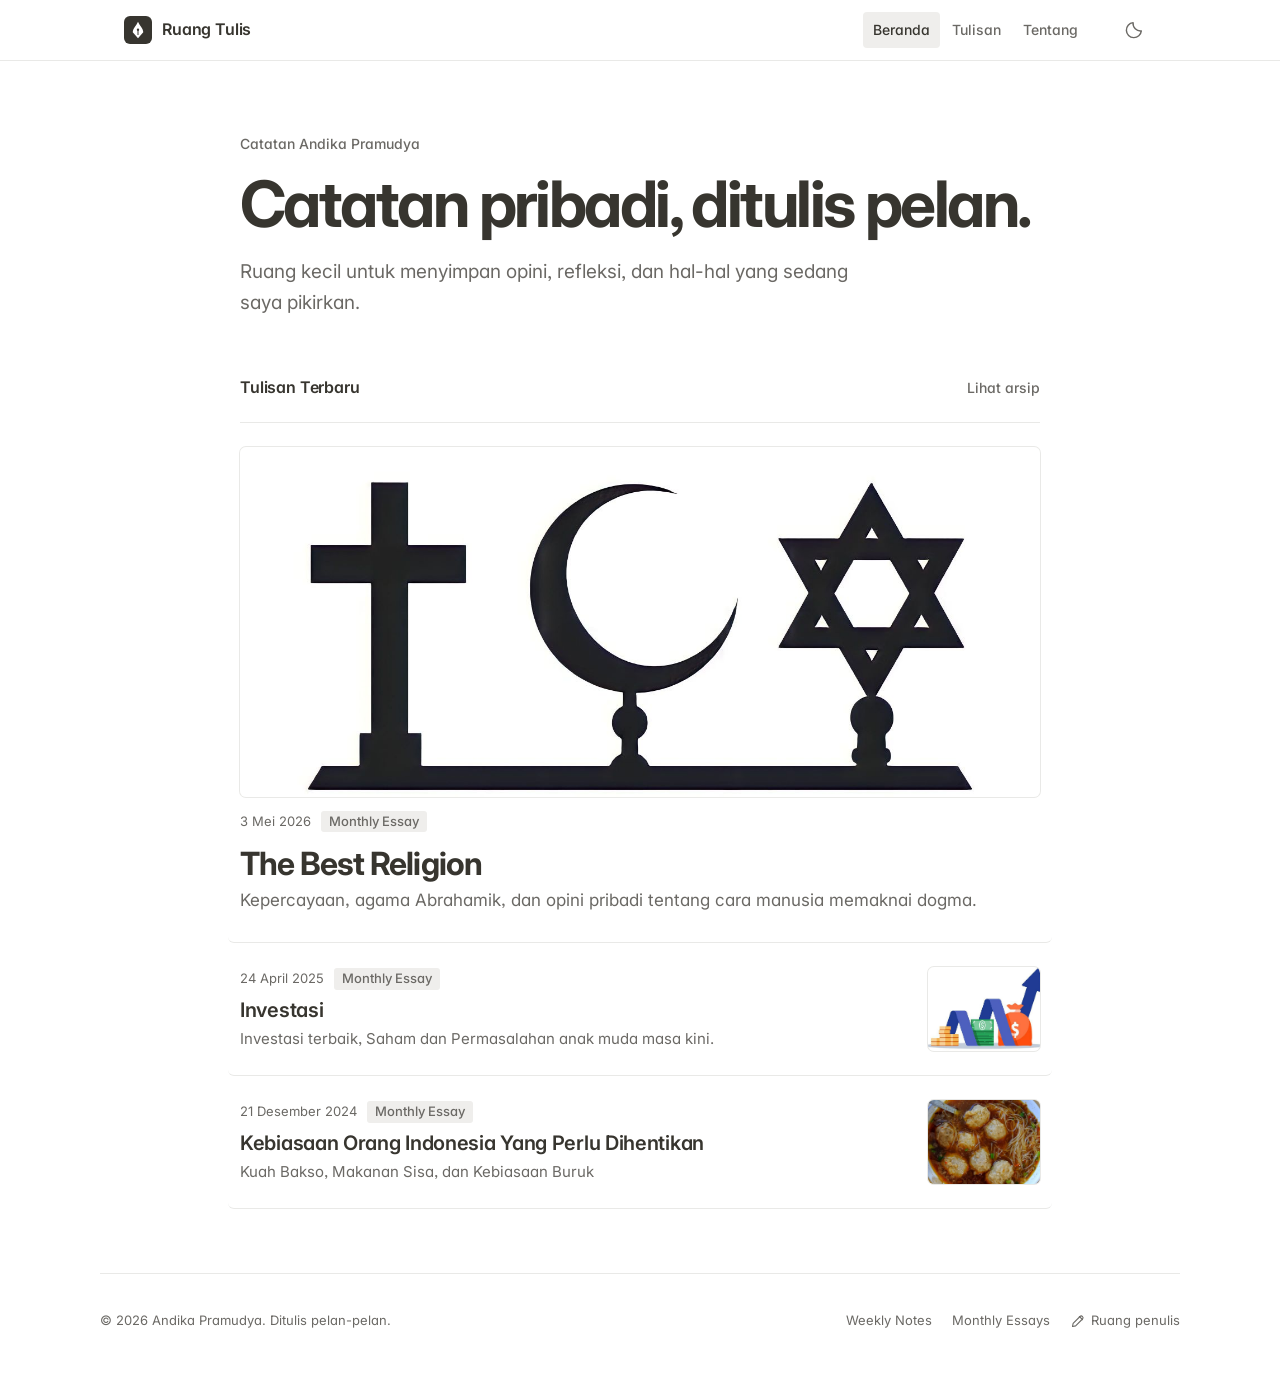
==== commit 060fdfa3: "Ganti ikon otak dengan mata pena Logo header, favicon (mengikuti tema gelap), dan kartu pratinjau ta" ====
--- a/index.html
+++ b/index.html
@@ -27,7 +27,7 @@
     <a class="skip-link" href="#main">Lewati ke isi</a>
   <header class="site-header">
     <div class="header-inner">
-    <a href="#home" class="logo" data-page="home"><span class="logo-mark" data-icon="brain"></span>Ruang Tulis</a>
+    <a href="#home" class="logo" data-page="home"><span class="logo-mark" data-icon="nib"></span>Ruang Tulis</a>
 
     <nav class="nav-menu" id="navMenu" aria-label="Navigasi utama">
       <a href="#home" data-page="home">Beranda</a>
--- a/style.css
+++ b/style.css
@@ -86,8 +86,8 @@
 .header-inner { max-width: var(--wide-width); margin: auto; min-height: 60px; display: flex; align-items: center; gap: 24px; padding: 8px 24px; }
 .logo { display: inline-flex; align-items: center; gap: 10px; font-size: 16px; font-weight: 600; letter-spacing: -.01em; white-space: nowrap; min-height: 44px; }
 .logo:hover { text-decoration: none; }
-.logo-mark { display: grid; place-items: center; width: 32px; height: 32px; color: var(--text); }
-.logo-mark svg { width: 32px; height: 32px; }
+.logo-mark { display: grid; place-items: center; width: 28px; height: 28px; background: var(--text); color: var(--bg); border-radius: 6px; }
+.logo-mark svg { width: 24px; height: 24px; }
 .nav-menu { display: flex; gap: 2px; margin-left: auto; }
 .nav-menu a { display: inline-flex; align-items: center; min-height: 36px; padding: 6px 10px; border-radius: var(--radius-control); color: var(--text-muted); font-size: 14px; font-weight: 500; transition: background-color var(--motion-fast), color var(--motion-fast); }
 .nav-menu a:hover, .nav-menu a.active { color: var(--text); background: var(--surface-hover); text-decoration: none; }
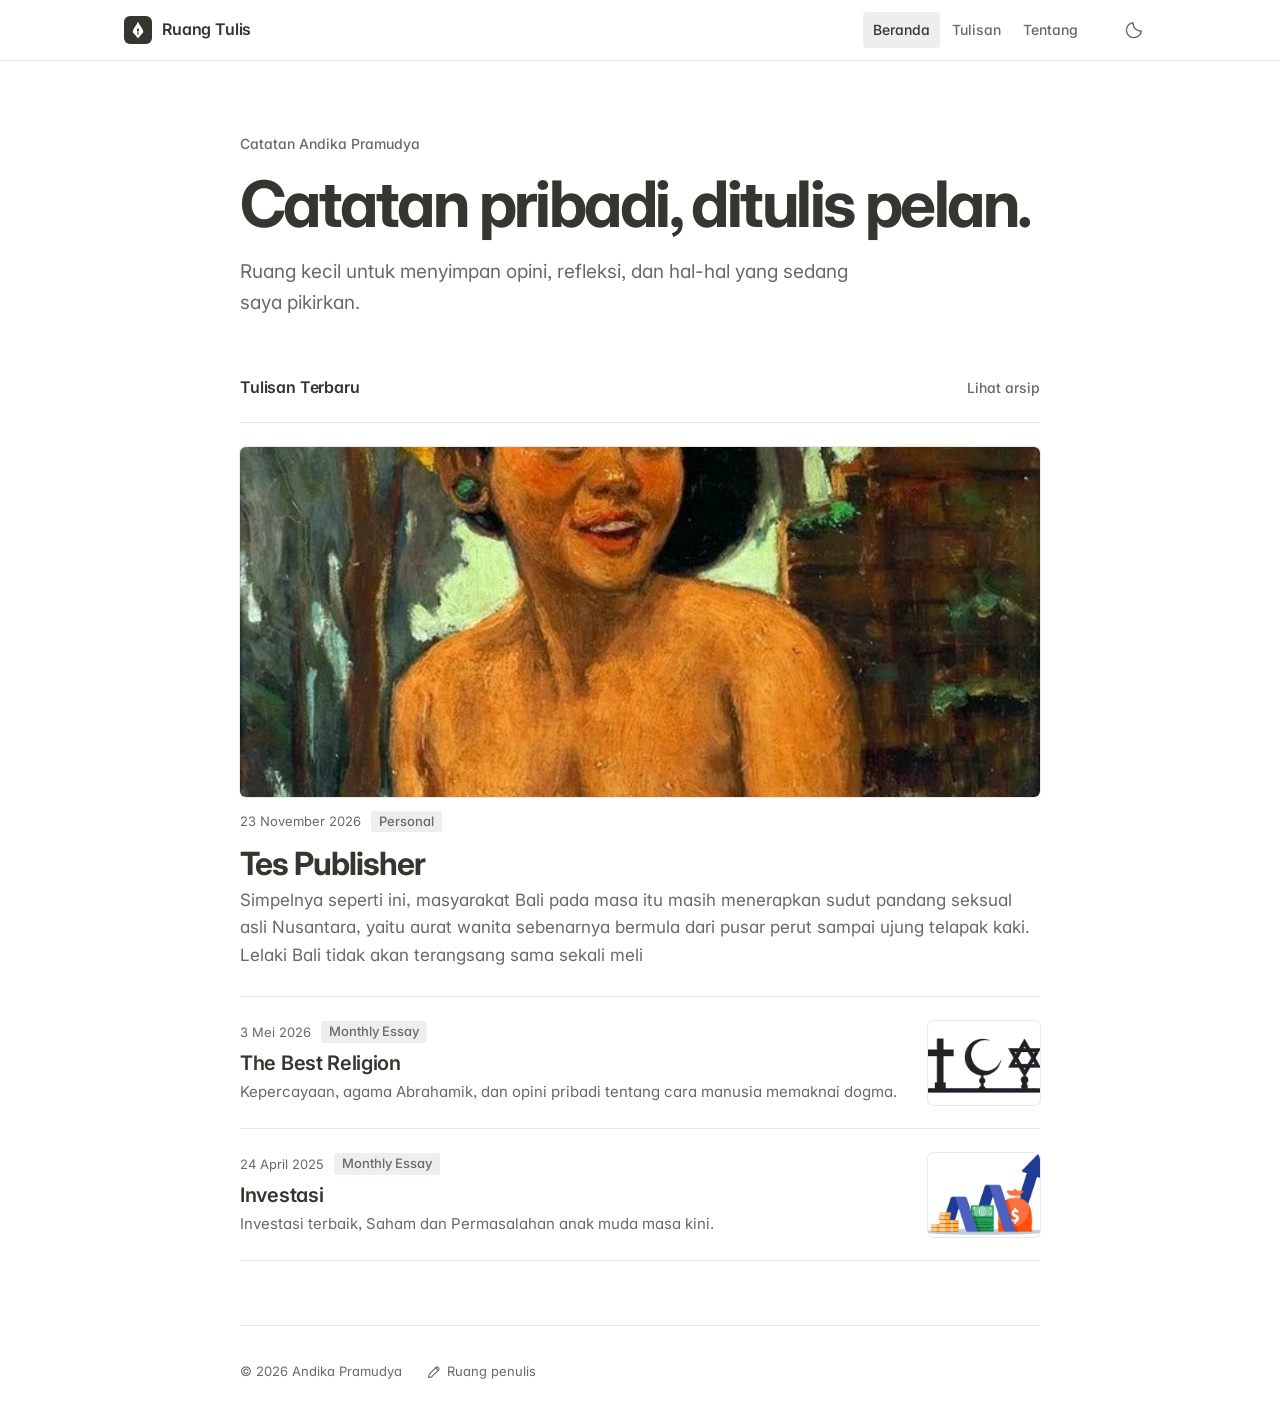
==== commit 2c418a66: "Rapikan beranda ponsel, sederhanakan footer, thumbnail otomatis dari gambar pertama" ====
--- a/index.html
+++ b/index.html
@@ -151,12 +151,8 @@
   </main>
 
   <footer class="site-footer">
-    <p>&copy; 2026 Andika Pramudya. Ditulis pelan-pelan.</p>
-    <div>
-      <a href="#weekly" data-page="weekly">Weekly Notes</a>
-      <a href="#monthly" data-page="monthly">Monthly Essays</a>
-      <a href="tulis.html"><span data-icon="pen"></span>Ruang penulis</a>
-    </div>
+    <p>&copy; 2026 Andika Pramudya</p>
+    <a href="tulis.html"><span data-icon="pen"></span>Ruang penulis</a>
   </footer>
 
   <script src="ui.js"></script>
--- a/style.css
+++ b/style.css
@@ -124,14 +124,15 @@
 /* 6) DAFTAR TULISAN ----------------------------------------------------- */
 .post-list { padding-bottom: 64px; }
 .post-list.compact { padding-bottom: 0; }
-.post-card { position: relative; padding: 24px 12px; margin-inline: -12px; border-bottom: 1px solid var(--border); border-radius: var(--radius-panel); display: grid; grid-template-columns: minmax(0, 1fr) 112px; gap: 6px 24px; align-items: center; transition: background-color var(--motion-fast); }
-.post-card:hover { background: var(--surface); }
+.post-card { position: relative; padding: 24px 12px; margin-inline: -12px; border-radius: var(--radius-panel); display: grid; grid-template-columns: minmax(0, 1fr) 112px; gap: 6px 24px; align-items: center; transition: background-color var(--motion-fast); }
+.post-card::before { content: ""; position: absolute; left: 12px; right: 12px; bottom: 0; height: 1px; background: var(--border); }
+@media (hover: hover) { .post-card:hover { background: var(--surface); } }
 .post-card .post-meta { grid-column: 1; grid-row: 1; }
 .post-card .post-copy { grid-column: 1; grid-row: 2; min-width: 0; }
 .post-card .post-cover { grid-column: 2; grid-row: 1 / span 2; }
 .post-card h3 { font-size: 20px; line-height: 1.3; font-weight: 600; margin-bottom: 4px; }
 .post-card h3 a:hover { text-decoration: none; }
-.post-card p:not(.post-meta) { color: var(--text-muted); font-size: 15px; line-height: 1.6; margin: 0; }
+.post-card p:not(.post-meta) { color: var(--text-muted); font-size: 15px; line-height: 1.6; margin: 0; display: -webkit-box; -webkit-box-orient: vertical; -webkit-line-clamp: 3; line-clamp: 3; overflow: hidden; }
 .post-card .post-copy a::after { content: ""; position: absolute; inset: 0; }  /* seluruh kartu bisa diklik */
 .post-meta { margin: 0; color: var(--text-muted); font-size: 13px; display: flex; flex-wrap: wrap; gap: 4px 10px; align-items: center; }
 .post-cover { overflow: hidden; border-radius: var(--radius-panel); aspect-ratio: 4 / 3; background: var(--surface); box-shadow: 0 0 0 1px var(--border); }
@@ -240,7 +241,7 @@
 .pager-prev { grid-column: 1; }
 
 /* 9) FOOTER ------------------------------------------------------------- */
-.site-footer { width: min(calc(100% - 48px), var(--wide-width)); margin: auto; border-top: 1px solid var(--border); padding: 24px 0 32px; display: flex; align-items: center; justify-content: space-between; gap: 16px; color: var(--text-muted); font-size: 13px; }
+.site-footer { width: min(calc(100% - 48px), var(--max-width)); margin: auto; border-top: 1px solid var(--border); padding: 24px 0 32px; display: flex; align-items: center; justify-content: flex-start; flex-wrap: wrap; gap: 0 24px; color: var(--text-muted); font-size: 13px; }
 .site-footer p { margin: 0; }
 .site-footer div { display: flex; flex-wrap: wrap; gap: 8px 20px; align-items: center; }
 .site-footer a { display: inline-flex; align-items: center; gap: 6px; min-height: 44px; font-size: 13px; }
@@ -271,8 +272,9 @@
   .hero { padding: 44px 0 36px; }
   .hero-text { font-size: 17px; }
   .post-card { grid-template-columns: minmax(0, 1fr) 84px; gap: 6px 16px; padding: 20px 10px; margin-inline: -10px; }
+  .post-card::before { left: 10px; right: 10px; }
   .post-card h3 { font-size: 18px; }
-  .post-featured { padding: 16px 10px 24px; }
+  .post-featured { grid-template-columns: minmax(0, 1fr); padding: 16px 10px 24px; }
   .post-featured .post-cover { aspect-ratio: 16 / 10; }
   .post-featured h3 { font-size: 25px; }
   .page-title { padding-top: 36px; padding-bottom: 16px; }
@@ -283,5 +285,5 @@
   .article-body h2 { font-size: 23px; }
   .pager { grid-template-columns: 1fr; }
   .pager-next, .pager-prev { grid-column: 1; text-align: left; }
-  .site-footer { width: calc(100% - 40px); align-items: flex-start; flex-direction: column; gap: 4px; }
-}
+  .site-footer { width: calc(100% - 40px); gap: 0 20px; }
+}
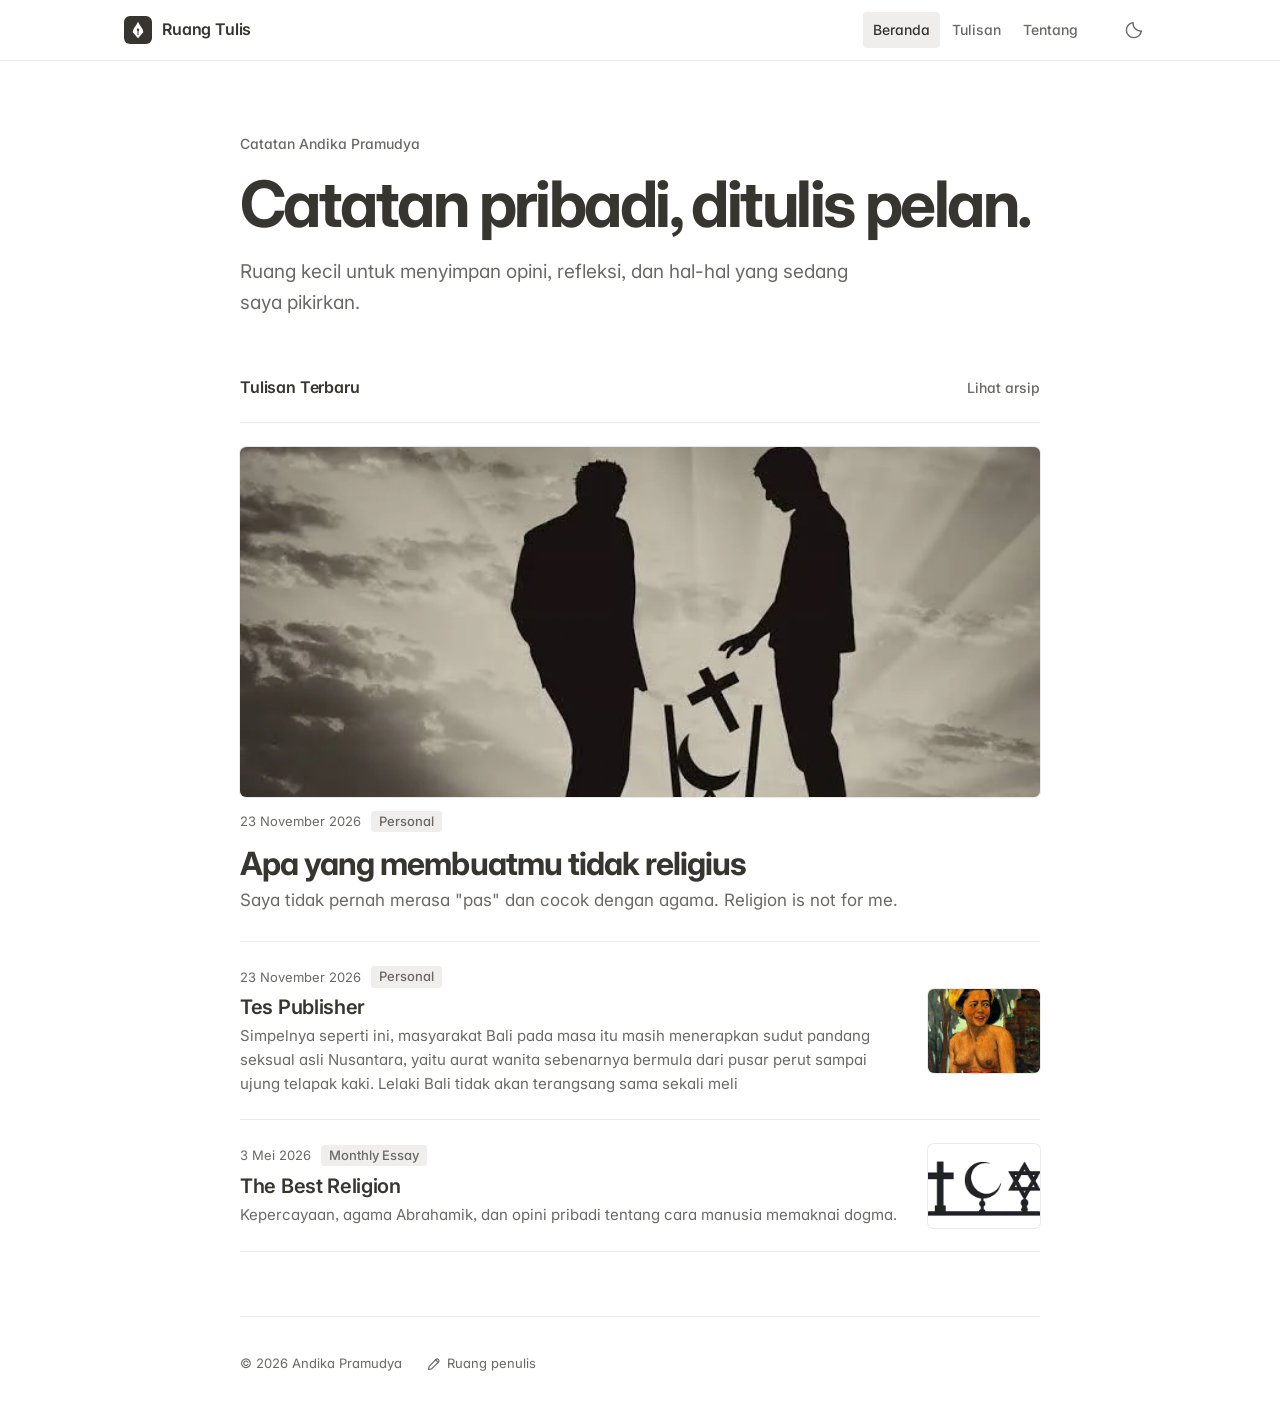
==== commit 6f9ae810: "Urutkan tulisan satu tanggal dengan yang terbaru di atas dan hapus pilihan font" ====
--- a/index.html
+++ b/index.html
@@ -18,7 +18,7 @@
   <meta name="twitter:card" content="summary_large_image" />
   <link rel="preconnect" href="https://fonts.googleapis.com" />
   <link rel="preconnect" href="https://fonts.gstatic.com" crossorigin />
-  <link rel="stylesheet" href="https://fonts.googleapis.com/css2?family=Inter:wght@400;500;600;700&family=Newsreader:ital,opsz,wght@0,6..72,400..700;1,6..72,400..600&display=swap" />
+  <link rel="stylesheet" href="https://fonts.googleapis.com/css2?family=Inter:wght@400;500;600;700&display=swap" />
   <link rel="stylesheet" href="style.css" />
   <script src="theme-init.js"></script>
 </head>
--- a/style.css
+++ b/style.css
@@ -24,7 +24,6 @@
 
   --font-main: Inter, ui-sans-serif, -apple-system, BlinkMacSystemFont, "Segoe UI", Helvetica, Arial, sans-serif;
   --font-display: var(--font-main);
-  --font-serif: Newsreader, "Iowan Old Style", Georgia, "Times New Roman", serif;
 
   --space-1: 4px; --space-2: 8px; --space-3: 12px; --space-4: 16px;
   --space-6: 24px; --space-8: 32px; --space-12: 48px; --space-16: 64px;
@@ -208,22 +207,12 @@
 figcaption { font-size: 14px; line-height: 1.6; color: var(--text-muted); text-align: center; margin-top: 8px; }
 .broken-image { padding: 20px; background: var(--surface); border: 1px solid var(--border); color: var(--text-muted); font-size: 14px; border-radius: var(--radius-panel); }
 
-/* pilihan font artikel: Sans (default) atau Serif — disimpan di browser */
-:root[data-font="serif"] .article-body { font-family: var(--font-serif); font-size: 20px; line-height: 1.75; }
-:root[data-font="serif"] .article-body h1,
-:root[data-font="serif"] .article-body h2,
-:root[data-font="serif"] .article-body h3 { font-family: var(--font-serif); }
-
-/* breadcrumb + pilihan font */
+/* breadcrumb */
 .crumb-row { display: flex; align-items: center; justify-content: space-between; gap: 12px; flex-wrap: wrap; font-size: 14px; color: var(--text-muted); }
 .crumbs { display: flex; align-items: center; gap: 6px; flex-wrap: wrap; }
 .crumbs a { display: inline-flex; align-items: center; min-height: 36px; padding: 0 6px; margin-left: -6px; border-radius: var(--radius-control); color: var(--text-muted); }
 .crumbs a:hover { background: var(--surface-hover); color: var(--text); text-decoration: none; }
 .crumbs span[aria-hidden] { opacity: .6; }
-.font-switch { display: inline-flex; padding: 2px; border: 1px solid var(--border); border-radius: var(--radius-control); background: var(--bg); }
-.font-switch button { min-height: 32px; min-width: 52px; padding: 0 10px; border: 0; border-radius: 3px; background: transparent; color: var(--text-muted); font-size: 13px; font-weight: 500; }
-.font-switch button:hover { color: var(--text); }
-.font-switch button[aria-pressed="true"] { background: var(--surface-hover); color: var(--text); }
 
 /* satu baris info di bawah judul */
 .article-body .article-meta { margin: 0 0 32px; font-size: 14px; color: var(--text-muted); }
@@ -281,7 +270,6 @@
   .archive-group li { grid-template-columns: 52px minmax(0, 1fr); gap: 10px; }
   .archive-group small { display: none; }
   .article-body { max-width: calc(100% - 40px); padding-top: 20px; font-size: 16px; }
-  :root[data-font="serif"] .article-body { font-size: 18px; }
   .article-body h2 { font-size: 23px; }
   .pager { grid-template-columns: 1fr; }
   .pager-next, .pager-prev { grid-column: 1; text-align: left; }
